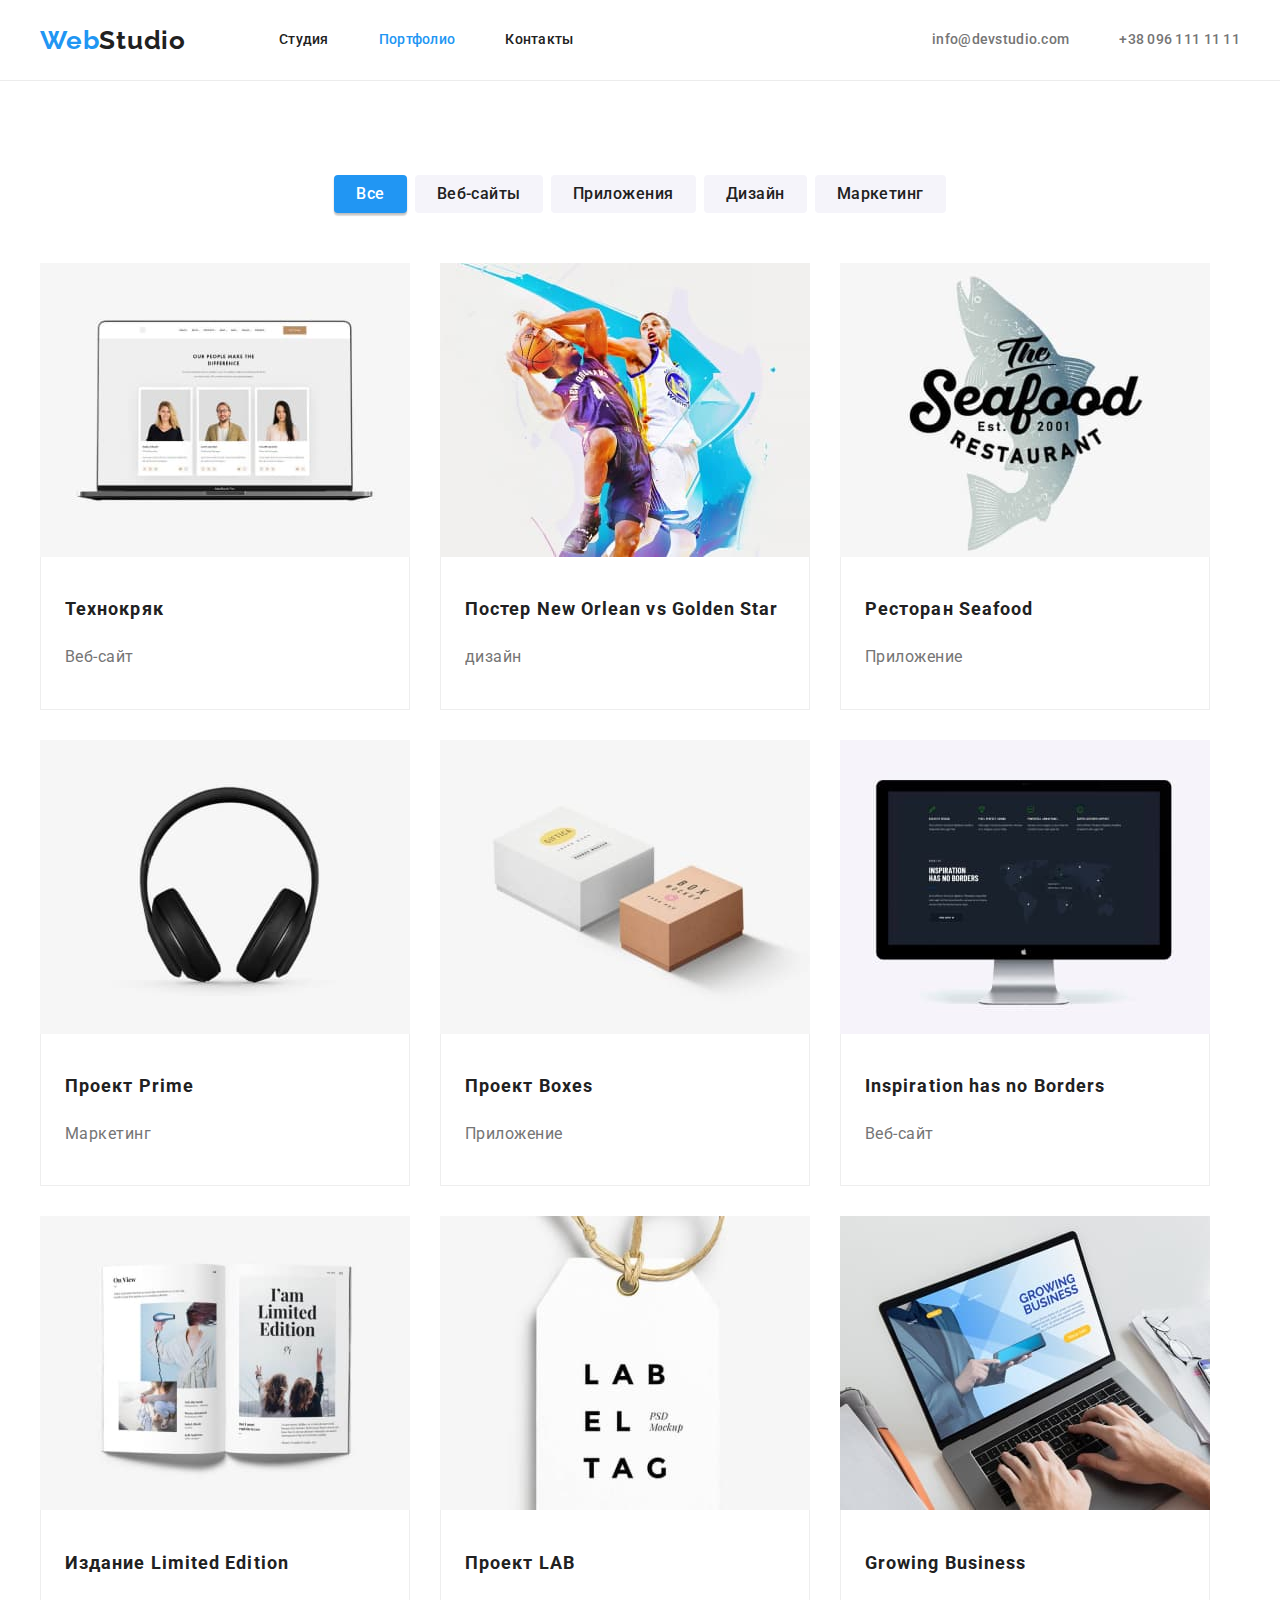
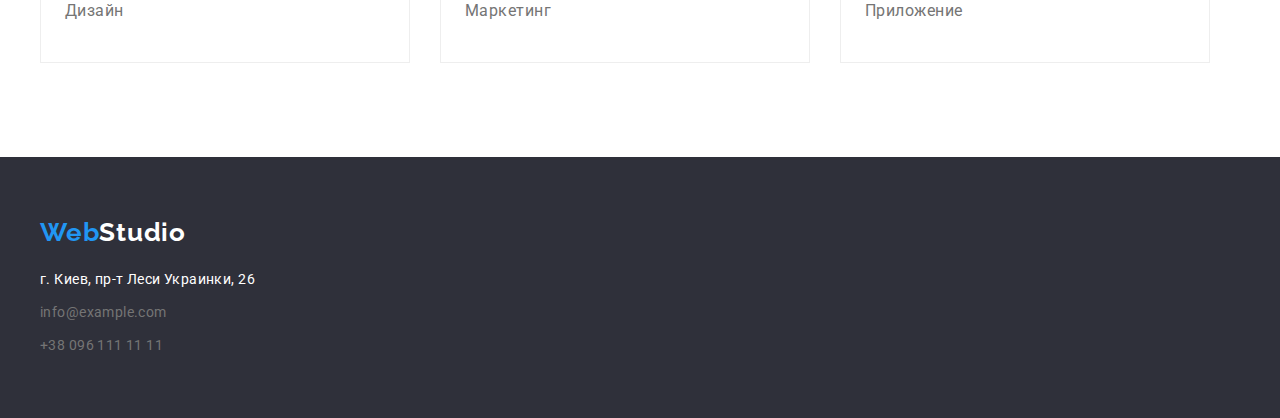
==== portfolio.html @ 50534002 "Initial commit" ====
<!DOCTYPE html>
<html lang="ru">
	<head>
		<meta charset="UTF-8" />
		<meta http-equiv="X-UA-Compatible" content="IE=edge" />
		<meta name="viewport" content="width=device-width, initial-scale=1.0" />
		<title>Document</title>
		<link rel="stylesheet" href="./css/styles.css" />
		<link rel="preconnect" href="https://fonts.googleapis.com" />
		<link rel="preconnect" href="https://fonts.gstatic.com" crossorigin />
		<link
			href="https://fonts.googleapis.com/css2?family=Raleway:wght@700&family=Roboto:wght@400;500;700;900&display=swap"
			rel="stylesheet"
		/>

		<link
			rel="stylesheet"
			href="https://cdnjs.cloudflare.com/ajax/libs/modern-normalize/0.6.0/modern-normalize.min.css"
		/>
		<link rel="stylesheet" href="./css/styles.css" />
	</head>
	<body>
		<header class="header">
			<div class="container header-main">
				<nav class="header-nav">
					<a href="./index.html" class="logo-link"
						><span class="logo-accent">Web</span>Studio
					</a>
					<!--разделы меню /  -->
					<ul class="header-menu list">
						<li class="header-menu-item item">
							<a href="./index.html" class="header-menu-link link">Студия</a>
						</li>
						<li class="header-menu-item item">
							<a href="./portfolio.html" class="header-menu-link link curent"
								>Портфолио</a
							>
						</li>
						<li class="header-menu-item item">
							<a href="/" class="header-menu-link link">Контакты</a>
						</li>
					</ul>
				</nav>

				<!-- адреса -->
				<ul class="contacts list">
					<li class="contacts-item">
						<a href="mailto:info@devstudio.com" class="contacts-link link">
							info@devstudio.com
						</a>
					</li>
					<li class="contacts-item link">
						<a href="tel:+380961111111" class="contacts-link"
							>+38 096 111 11 11</a
						>
					</li>
				</ul>
			</div>
		</header>

		<main>
			<section class="portfolio section">
				<div class="container">
					<!-- Фильтры -->
					<ul class="filter-list list">
						<li>
							<button type="button" class="portfolio-btn active-btn">
								Все
							</button>
						</li>
						<li>
							<button type="button" class="portfolio-btn">Веб-сайты</button>
						</li>
						<li>
							<button type="button" class="portfolio-btn">Приложения</button>
						</li>
						<li><button type="button" class="portfolio-btn">Дизайн</button></li>
						<li>
							<button type="button" class="portfolio-btn">Маркетинг</button>
						</li>
					</ul>
					<!-- карточки портфолио -->
					<ul class="portfolio-list list">
						<li class="portfolio-item">
							<img
								src="./images/portfolio/img.jpeg"
								alt="веб-сайт"
								width="370"
								height="294"
							/>
							<div class="border">
								<h2 class="portfolio-title">Технокряк</h2>
								<p class="portfolio-text">Веб-сайт</p>
							</div>
						</li>
						<li class="portfolio-item">
							<img
								src="./images/portfolio/img1.jpeg"
								alt="дизайн"
								width="370"
								height="294"
							/>
							<div class="border">
								<h2 class="portfolio-title">
									Постер New Orlean vs Golden Star
								</h2>
								<p class="portfolio-text">дизайн</p>
							</div>
						</li>
						<li class="portfolio-item">
							<img
								src="./images/portfolio/img2.jpeg"
								alt="Приложение"
								width="370"
								height="294"
							/>
							<div class="border">
								<h2 class="portfolio-title">Ресторан Seafood</h2>
								<p class="portfolio-text">Приложение</p>
							</div>
						</li>
						<li class="portfolio-item">
							<img src="./images/portfolio/img3.jpeg" alt="Маркетинг" />
							<div class="border">
								<h2 class="portfolio-title">Проект Prime</h2>
								<p class="portfolio-text">Маркетинг</p>
							</div>
						</li>
						<li class="portfolio-item">
							<img src="./images/portfolio/img4.jpeg" alt="Приложение" />
							<div class="border">
								<h2 class="portfolio-title">Проект Boxes</h2>
								<p class="portfolio-text">Приложение</p>
							</div>
						</li>
						<li class="portfolio-item">
							<img src="./images/portfolio/img5.jpeg" alt="Веб-сайт" />
							<div class="border">
								<h2 class="portfolio-title">Inspiration has no Borders</h2>
								<p class="portfolio-text">Веб-сайт</p>
							</div>
						</li>
						<li class="portfolio-item">
							<img src="./images/portfolio/img6.jpeg" alt="Дизайн" />
							<div class="border">
								<h2 class="portfolio-title">Издание Limited Edition</h2>
								<p class="portfolio-text">Дизайн</p>
							</div>
						</li>
						<li class="portfolio-item">
							<img src="./images/portfolio/img7.jpeg" alt="Маркетинг" />
							<div class="border">
								<h2 class="portfolio-title">Проект LAB</h2>
								<p class="portfolio-text">Маркетинг</p>
							</div>
						</li>
						<li class="portfolio-item">
							<img src="./images/portfolio/img8.jpeg" alt="Приложение" />
							<div class="border">
								<h2 class="portfolio-title">Growing Business</h2>
								<p class="portfolio-text">Приложение</p>
							</div>
						</li>
					</ul>
				</div>
			</section>
		</main>

		<!-- Footer -->
		<footer class="footer">
			<div class="container">
				<a href="./index.html" class="footer-logo-link">
					<span class="logo-accent">Web</span>Studio</a
				>
				<address class="footer-addres">
					<ul class="footer-list list">
						<li class="footer-list-item">
							<a
								href="https://bit.ly/3pXMvUd"
								target="_blank"
								rel="noopener noreferrer"
								class="footer-address"
								>г. Киев, пр-т Леси Украинки, 26
							</a>
						</li>
						<li class="footer-list-item">
							<a href="mailto:info@devstudio.com" class="footer-link link"
								>info@example.com
							</a>
						</li>
						<li class="footer-list-item">
							<a href="tel:+380961111111" class="footer-link link"
								>+38 096 111 11 11
							</a>
						</li>
					</ul>
				</address>
			</div>
		</footer>
	</body>
</html>
---- css/styles.css ----
/* font-family: 'Raleway',
sans-serif;

font-family: 'Roboto',
sans-serif; */

* {
	box-sizing: border-box;
}

*,
*::after,
*::before {
	box-sizing: inherit;
}
*/
/* Стили для обнуления верхних отступов у элементов */
h1,
h2,
h3,
h4,
h5,
h6,
p {
	margin: 0;
}

/* Класс для обнуления базовых свойств у списков (ul) */
.list {
	list-style: none;
	padding-left: 0;
	margin: 0;
}
/* Класс для обнуления базовых свойств у ссылок */
.link {
	text-decoration: none;
	color: inherit;
}
/* Свойства для корректного отображения картинок */
img {
	display: block;
	max-width: 100%;
	height: auto;
}
/* Свойства для обнуления курсива у address */
address {
	font-style: normal;
}

:root {
	--primary-background-color: #ffffff;
	--secondary-background-color: #f5f4fa;

	--accent-color: #2196f3;

	--title-color: #212121;
	--text-color: #757575;
}

.container {
	margin-left: auto;
	margin-right: auto;
	max-width: 1200px;
	padding-left: 15px;
	padding-right: 15px;
}

body {
	font-family: "Roboto", sans-serif;
	font-style: normal;
	margin: 0;
}

.section {
	padding: 94px 0;
}
/* Home page */

/* Header  */
.header {
	border-bottom: 1px solid #ececec;
}
.header-main {
	display: flex;
	align-items: center;
	justify-content: space-between;
}

.header-nav {
	display: flex;
	align-items: center;
}

.logo-link {
	color: var(--title-color);
	font-family: "Roboto", Arial, sans-serif;
	text-decoration: none;
}

.header-menu {
	display: flex;
	align-items: center;
	margin-left: 93px;
}

.header-menu-item:not(:last-child) {
	margin-right: 50px;
}

/* .header-menu .item + .item {
	margin-left: 50px;
} */

.contacts {
	display: flex;
	align-items: center;
	margin-left: auto;
}

.header-menu-link.curent {
	color: var(--accent-color);
}

/* .contacts .contacts-item + .contacts-item {
	margin-left: 50px;
} */

.contacts {
	gap: 50px;
}

.logo-link {
	font-family: "Raleway", sans-serif;
	font-weight: 700;
	font-size: 26px;
	line-height: 1.19;
	color: var(--title-color);
	letter-spacing: 0.03em;
	text-decoration: none;
}

.logo-accent {
	color: var(--accent-color);
}
.header-menu-link {
	display: block;
	padding-top: 32px;
	padding-bottom: 32px;
	color: var(--title-color);
	text-decoration: none;
	font-weight: 500;
	font-size: 14px;
	line-height: 1.14;
	letter-spacing: 0.02em;
	list-style: none;
}
.header-menu-link:hover {
	color: var(--accent-color);
}

.header-menu-link:focus {
	color: var(--accent-color);
}

.contacts-link {
	display: block;
	padding-top: 32px;
	padding-bottom: 32px;

	color: var(--text-color);
	text-decoration: none;

	font-weight: 500;
	font-size: 14px;
	line-height: 1.14;
	letter-spacing: 0.02em;
}

.contacts-link:hover,
.contacts-link:focus {
	color: var(--accent-color);
}

/* Hero section  */
.hero {
	padding: 200px 0;
	background-color: #2f303a;
	background-image: linear-gradient(
			to top,
			rgba(47, 48, 58, 0.4),
			rgba(47, 48, 58, 0.4)
		),
		url(../images/Img.jpg);
	max-width: 1600px;

	margin-left: auto;
	margin-right: auto;
	background-repeat: no-repeat;
	background-position: center;
	background-size: cover;
	object-fit: cover;
}

.hero-title {
	font-weight: 900;
	font-size: 44px;
	line-height: 1.36;
	text-align: center;
	letter-spacing: 0.06em;
	text-transform: uppercase;

	color: #ffffff;

	margin-bottom: 30px;
}

.hero-btn {
	margin-top: 30px;
	font-family: inherit;
	font-weight: 700;
	font-size: 16px;
	line-height: 1.87;

	letter-spacing: 0.06em;

	color: #ffffff;

	width: 200px;
	height: 50px;
	background-color: #2196f3;
	box-shadow: 0px 4px 4px rgba(0, 0, 0, 0.15);
	border-radius: 4px;

	margin: auto;
	display: block;
	border: none;

	cursor: pointer;
}

/* Advantages */

.advantages-list {
	display: flex;
	flex-wrap: wrap;
	/* background-color: teal; */
}
.advantages-item:not(:last-child) {
	margin-right: 30px;
}

/* .advantages-item {
	background-color: red;
} */
.visually-hidden {
	position: absolute;
	width: 1px;
	height: 1px;
	margin: -1px;
	border: 0;
	padding: 0;

	white-space: nowrap;
	clip-path: inset(100%);
	clip: rect(0 0 0 0);
	overflow: hidden;
}

.advantages-subtitle {
	font-weight: 700;
	font-size: 14px;
	line-height: 1.14;
	letter-spacing: 0.03em;
	color: var(--title-color);
	text-transform: uppercase;
}

.advantages-text {
	margin-top: 10px;
	font-size: 14px;
	line-height: 1.71;
	letter-spacing: 0.03em;

	color: var(--text-color);
	width: 270px;
	height: 75px;
}

.title {
	font-weight: 700;
	font-size: 36px;
	line-height: 1.16;
	text-align: center;
	letter-spacing: 0.03em;

	color: #212121;

	margin-bottom: 50px;
}

/* What we do  */

.wwd {
	padding-top: 0;
}

.wwd-list {
	display: flex;
	flex-wrap: wrap;
	/* margin-top: 50px; */
}

.wwd-item:not(:last-child) {
	margin-right: 30px;
}

/* Team */

.team {
	background-color: var(--secondary-background-color);
}

/* .team-box {
	/* margin-top: 94px;
	margin-bottom: 94px;
} */

.team-list {
	display: flex;
	flex-wrap: wrap;
}

.team-list-item {
	width: 270px;

	background: #ffffff;
	box-shadow: 0px 1px 3px rgba(0, 0, 0, 0.12), 0px 1px 1px rgba(0, 0, 0, 0.14),
		0px 2px 1px rgba(0, 0, 0, 0.2);
	border-radius: 0px 0px 4px 4px;
}

.team-list-item:not(:last-child) {
	margin-right: 30px;
}
.team-wrapper {
	padding: 30px 0;
}
.team-list-name {
	font-weight: 500;
	font-size: 16px;
	line-height: 1.19;
	text-align: center;
	letter-spacing: 0.03em;
	color: #212121;

	margin-bottom: 10px;
}

.team-list-job {
	font-weight: 400;
	font-size: 16px;
	line-height: 1.19;
	text-align: center;
	letter-spacing: 0.03em;
	color: #757575;
}

/* Footer  */

.footer {
	background-color: #2f303a;
	padding: 60px 0;
}

.footer-addres {
	font-family: "Roboto", sans-serif;
	font-style: normal;
	margin-top: 20px;
}
.footer-logo-link {
	text-decoration: none;
	font-family: "Raleway", sans-serif;
	font-weight: 700;
	font-size: 26px;
	line-height: 1.19;
	letter-spacing: 0.03em;
	color: var(--primary-background-color);
}

.footer-list a {
	font-size: 14px;
	line-height: 1.71;
	/* or 171% */

	letter-spacing: 0.03em;
	color: var(--text-color);
	text-decoration: none;
}

.footer-list .footer-address {
	color: var(--primary-background-color);
}

.footer-list a:hover {
	color: var(--accent-color);
}
.footer-list a:focus {
	color: var(--accent-color);
}

.footer-list-item:not(:last-child) {
	margin-bottom: 9px;
}

/* Portfolio page  */

.filter-list {
	display: flex;
	align-items: center;

	justify-content: center;

	gap: 8px;
}
.portfolio-btn {
	padding: 6px 22px;
	font-family: inherit;

	font-weight: 500;
	font-size: 16px;
	line-height: 1.6;
	letter-spacing: 0.03em;
	color: #212121;

	cursor: pointer;
	border: none;

	background-color: #f5f4fa;
	border-radius: 4px;
}

.portfolio-btn:hover,
.portfolio-btn:focus {
	background-color: var(--accent-color);
	color: #ffffff;
	box-shadow: 0px 3px 1px rgba(0, 0, 0, 0.1), 0px 1px 2px rgba(0, 0, 0, 0.08),
		0px 2px 2px rgba(0, 0, 0, 0.12);
}

.active-btn {
	background-color: var(--accent-color);
	color: #ffffff;
	box-shadow: 0px 3px 1px rgba(0, 0, 0, 0.1), 0px 1px 2px rgba(0, 0, 0, 0.08),
		0px 2px 2px rgba(0, 0, 0, 0.12);
}

/* КАРТОЧКИ ПОРТФОЛИО */
.filter-list {
	margin-bottom: 50px;
}

.portfolio-list {
	display: flex;
	flex-wrap: wrap;
	gap: 30px;
}
.portfolio-item {
	width: 370px;

	background: #ffffff;
}

.border {
	padding: 20px 24px;
	border-bottom: 1px solid #eeeeee;
	border-left: 1px solid #eeeeee;
	border-right: 1px solid #eeeeee;
}
.portfolio-title {
	font-weight: 700;
	font-size: 18px;
	line-height: 2;

	letter-spacing: 0.06em;

	color: #212121;
}

.portfolio-text {
	font-size: 16px;
	line-height: 1.88;

	letter-spacing: 0.03em;
	color: #757575;

	margin-top: 4px;
}
---- css/styles.css ----
/* font-family: 'Raleway',
sans-serif;

font-family: 'Roboto',
sans-serif; */

* {
	box-sizing: border-box;
}

*,
*::after,
*::before {
	box-sizing: inherit;
}
*/
/* Стили для обнуления верхних отступов у элементов */
h1,
h2,
h3,
h4,
h5,
h6,
p {
	margin: 0;
}

/* Класс для обнуления базовых свойств у списков (ul) */
.list {
	list-style: none;
	padding-left: 0;
	margin: 0;
}
/* Класс для обнуления базовых свойств у ссылок */
.link {
	text-decoration: none;
	color: inherit;
}
/* Свойства для корректного отображения картинок */
img {
	display: block;
	max-width: 100%;
	height: auto;
}
/* Свойства для обнуления курсива у address */
address {
	font-style: normal;
}

:root {
	--primary-background-color: #ffffff;
	--secondary-background-color: #f5f4fa;

	--accent-color: #2196f3;

	--title-color: #212121;
	--text-color: #757575;
}

.container {
	margin-left: auto;
	margin-right: auto;
	max-width: 1200px;
	padding-left: 15px;
	padding-right: 15px;
}

body {
	font-family: "Roboto", sans-serif;
	font-style: normal;
	margin: 0;
}

.section {
	padding: 94px 0;
}
/* Home page */

/* Header  */
.header {
	border-bottom: 1px solid #ececec;
}
.header-main {
	display: flex;
	align-items: center;
	justify-content: space-between;
}

.header-nav {
	display: flex;
	align-items: center;
}

.logo-link {
	color: var(--title-color);
	font-family: "Roboto", Arial, sans-serif;
	text-decoration: none;
}

.header-menu {
	display: flex;
	align-items: center;
	margin-left: 93px;
}

.header-menu-item:not(:last-child) {
	margin-right: 50px;
}

/* .header-menu .item + .item {
	margin-left: 50px;
} */

.contacts {
	display: flex;
	align-items: center;
	margin-left: auto;
}

.header-menu-link.curent {
	color: var(--accent-color);
}

/* .contacts .contacts-item + .contacts-item {
	margin-left: 50px;
} */

.contacts {
	gap: 50px;
}

.logo-link {
	font-family: "Raleway", sans-serif;
	font-weight: 700;
	font-size: 26px;
	line-height: 1.19;
	color: var(--title-color);
	letter-spacing: 0.03em;
	text-decoration: none;
}

.logo-accent {
	color: var(--accent-color);
}
.header-menu-link {
	display: block;
	padding-top: 32px;
	padding-bottom: 32px;
	color: var(--title-color);
	text-decoration: none;
	font-weight: 500;
	font-size: 14px;
	line-height: 1.14;
	letter-spacing: 0.02em;
	list-style: none;
}
.header-menu-link:hover {
	color: var(--accent-color);
}

.header-menu-link:focus {
	color: var(--accent-color);
}

.contacts-link {
	display: block;
	padding-top: 32px;
	padding-bottom: 32px;

	color: var(--text-color);
	text-decoration: none;

	font-weight: 500;
	font-size: 14px;
	line-height: 1.14;
	letter-spacing: 0.02em;
}

.contacts-link:hover,
.contacts-link:focus {
	color: var(--accent-color);
}

/* Hero section  */
.hero {
	padding: 200px 0;
	background-color: #2f303a;
	background-image: linear-gradient(
			to top,
			rgba(47, 48, 58, 0.4),
			rgba(47, 48, 58, 0.4)
		),
		url(../images/Img.jpg);
	max-width: 1600px;

	margin-left: auto;
	margin-right: auto;
	background-repeat: no-repeat;
	background-position: center;
	background-size: cover;
	object-fit: cover;
}

.hero-title {
	font-weight: 900;
	font-size: 44px;
	line-height: 1.36;
	text-align: center;
	letter-spacing: 0.06em;
	text-transform: uppercase;

	color: #ffffff;

	margin-bottom: 30px;
}

.hero-btn {
	margin-top: 30px;
	font-family: inherit;
	font-weight: 700;
	font-size: 16px;
	line-height: 1.87;

	letter-spacing: 0.06em;

	color: #ffffff;

	width: 200px;
	height: 50px;
	background-color: #2196f3;
	box-shadow: 0px 4px 4px rgba(0, 0, 0, 0.15);
	border-radius: 4px;

	margin: auto;
	display: block;
	border: none;

	cursor: pointer;
}

/* Advantages */

.advantages-list {
	display: flex;
	flex-wrap: wrap;
	/* background-color: teal; */
}
.advantages-item:not(:last-child) {
	margin-right: 30px;
}

/* .advantages-item {
	background-color: red;
} */
.visually-hidden {
	position: absolute;
	width: 1px;
	height: 1px;
	margin: -1px;
	border: 0;
	padding: 0;

	white-space: nowrap;
	clip-path: inset(100%);
	clip: rect(0 0 0 0);
	overflow: hidden;
}

.advantages-subtitle {
	font-weight: 700;
	font-size: 14px;
	line-height: 1.14;
	letter-spacing: 0.03em;
	color: var(--title-color);
	text-transform: uppercase;
}

.advantages-text {
	margin-top: 10px;
	font-size: 14px;
	line-height: 1.71;
	letter-spacing: 0.03em;

	color: var(--text-color);
	width: 270px;
	height: 75px;
}

.title {
	font-weight: 700;
	font-size: 36px;
	line-height: 1.16;
	text-align: center;
	letter-spacing: 0.03em;

	color: #212121;

	margin-bottom: 50px;
}

/* What we do  */

.wwd {
	padding-top: 0;
}

.wwd-list {
	display: flex;
	flex-wrap: wrap;
	/* margin-top: 50px; */
}

.wwd-item:not(:last-child) {
	margin-right: 30px;
}

/* Team */

.team {
	background-color: var(--secondary-background-color);
}

/* .team-box {
	/* margin-top: 94px;
	margin-bottom: 94px;
} */

.team-list {
	display: flex;
	flex-wrap: wrap;
}

.team-list-item {
	width: 270px;

	background: #ffffff;
	box-shadow: 0px 1px 3px rgba(0, 0, 0, 0.12), 0px 1px 1px rgba(0, 0, 0, 0.14),
		0px 2px 1px rgba(0, 0, 0, 0.2);
	border-radius: 0px 0px 4px 4px;
}

.team-list-item:not(:last-child) {
	margin-right: 30px;
}
.team-wrapper {
	padding: 30px 0;
}
.team-list-name {
	font-weight: 500;
	font-size: 16px;
	line-height: 1.19;
	text-align: center;
	letter-spacing: 0.03em;
	color: #212121;

	margin-bottom: 10px;
}

.team-list-job {
	font-weight: 400;
	font-size: 16px;
	line-height: 1.19;
	text-align: center;
	letter-spacing: 0.03em;
	color: #757575;
}

/* Footer  */

.footer {
	background-color: #2f303a;
	padding: 60px 0;
}

.footer-addres {
	font-family: "Roboto", sans-serif;
	font-style: normal;
	margin-top: 20px;
}
.footer-logo-link {
	text-decoration: none;
	font-family: "Raleway", sans-serif;
	font-weight: 700;
	font-size: 26px;
	line-height: 1.19;
	letter-spacing: 0.03em;
	color: var(--primary-background-color);
}

.footer-list a {
	font-size: 14px;
	line-height: 1.71;
	/* or 171% */

	letter-spacing: 0.03em;
	color: var(--text-color);
	text-decoration: none;
}

.footer-list .footer-address {
	color: var(--primary-background-color);
}

.footer-list a:hover {
	color: var(--accent-color);
}
.footer-list a:focus {
	color: var(--accent-color);
}

.footer-list-item:not(:last-child) {
	margin-bottom: 9px;
}

/* Portfolio page  */

.filter-list {
	display: flex;
	align-items: center;

	justify-content: center;

	gap: 8px;
}
.portfolio-btn {
	padding: 6px 22px;
	font-family: inherit;

	font-weight: 500;
	font-size: 16px;
	line-height: 1.6;
	letter-spacing: 0.03em;
	color: #212121;

	cursor: pointer;
	border: none;

	background-color: #f5f4fa;
	border-radius: 4px;
}

.portfolio-btn:hover,
.portfolio-btn:focus {
	background-color: var(--accent-color);
	color: #ffffff;
	box-shadow: 0px 3px 1px rgba(0, 0, 0, 0.1), 0px 1px 2px rgba(0, 0, 0, 0.08),
		0px 2px 2px rgba(0, 0, 0, 0.12);
}

.active-btn {
	background-color: var(--accent-color);
	color: #ffffff;
	box-shadow: 0px 3px 1px rgba(0, 0, 0, 0.1), 0px 1px 2px rgba(0, 0, 0, 0.08),
		0px 2px 2px rgba(0, 0, 0, 0.12);
}

/* КАРТОЧКИ ПОРТФОЛИО */
.filter-list {
	margin-bottom: 50px;
}

.portfolio-list {
	display: flex;
	flex-wrap: wrap;
	gap: 30px;
}
.portfolio-item {
	width: 370px;

	background: #ffffff;
}

.border {
	padding: 20px 24px;
	border-bottom: 1px solid #eeeeee;
	border-left: 1px solid #eeeeee;
	border-right: 1px solid #eeeeee;
}
.portfolio-title {
	font-weight: 700;
	font-size: 18px;
	line-height: 2;

	letter-spacing: 0.06em;

	color: #212121;
}

.portfolio-text {
	font-size: 16px;
	line-height: 1.88;

	letter-spacing: 0.03em;
	color: #757575;

	margin-top: 4px;
}
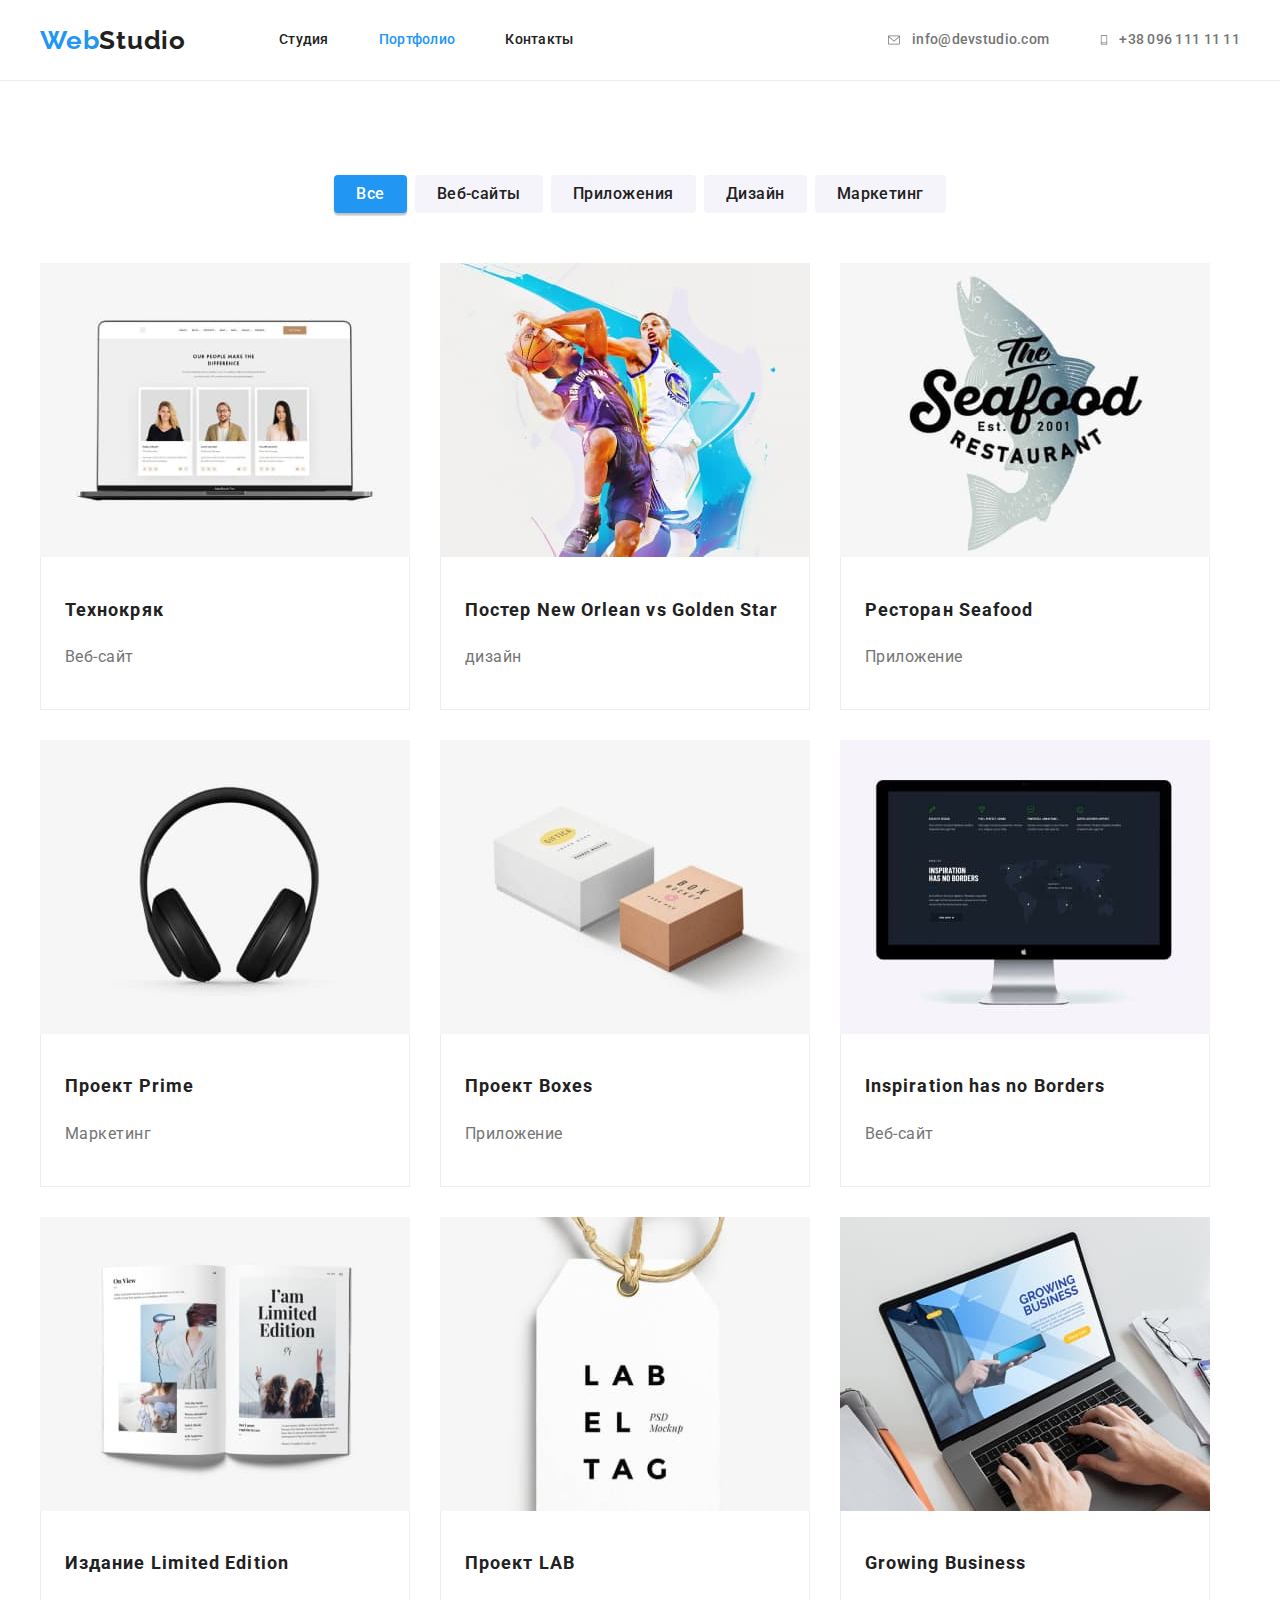
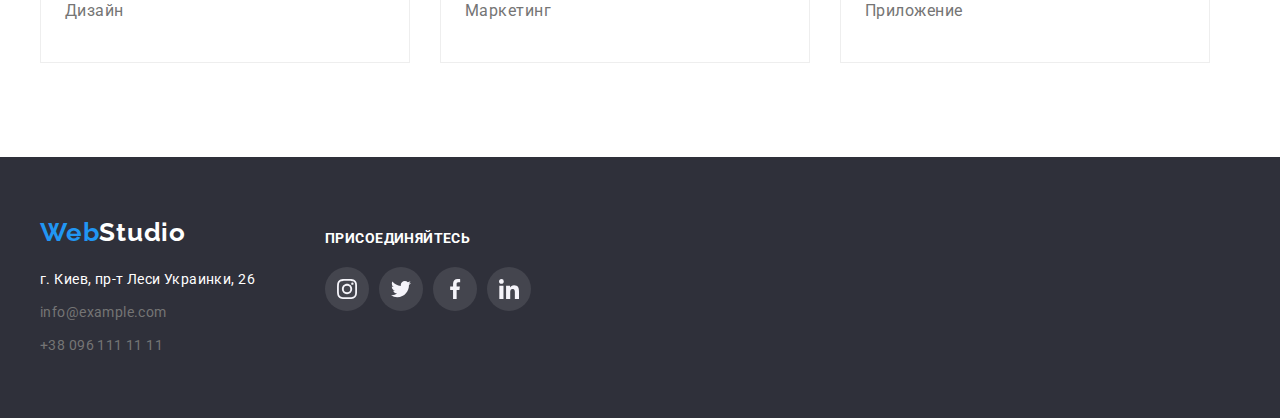
==== commit 578d2222: "footer" ====
--- a/portfolio.html
+++ b/portfolio.html
@@ -32,7 +32,7 @@
 							<a href="./index.html" class="header-menu-link link">Студия</a>
 						</li>
 						<li class="header-menu-item item">
-							<a href="./portfolio.html" class="header-menu-link link curent"
+							<a href="./portfolio.html" class="header-menu-link curent link"
 								>Портфолио</a
 							>
 						</li>
@@ -46,11 +46,26 @@
 				<ul class="contacts list">
 					<li class="contacts-item">
 						<a href="mailto:info@devstudio.com" class="contacts-link link">
+							<svg
+								class="contacts-icon envelope"
+								aria-hidden="true"
+								width="16px"
+								height="12px"
+							>
+								<use href="./images/symbol-new.svg#icon-envelope"></use>
+							</svg>
 							info@devstudio.com
 						</a>
 					</li>
 					<li class="contacts-item link">
-						<a href="tel:+380961111111" class="contacts-link"
+						<a href="tel:+380961111111" class="contacts-link">
+							<svg
+								class="contacts-icon smartphone"
+								aria-hidden="true"
+								width="10px"
+								height="16px"
+							>
+								<use href="./images/symbol-new.svg#icon-smartphone"></use></svg
 							>+38 096 111 11 11</a
 						>
 					</li>
@@ -168,33 +183,73 @@
 
 		<!-- Footer -->
 		<footer class="footer">
-			<div class="container">
-				<a href="./index.html" class="footer-logo-link">
-					<span class="logo-accent">Web</span>Studio</a
-				>
-				<address class="footer-addres">
-					<ul class="footer-list list">
-						<li class="footer-list-item">
-							<a
-								href="https://bit.ly/3pXMvUd"
-								target="_blank"
-								rel="noopener noreferrer"
-								class="footer-address"
-								>г. Киев, пр-т Леси Украинки, 26
-							</a>
-						</li>
-						<li class="footer-list-item">
-							<a href="mailto:info@devstudio.com" class="footer-link link"
-								>info@example.com
-							</a>
-						</li>
-						<li class="footer-list-item">
-							<a href="tel:+380961111111" class="footer-link link"
-								>+38 096 111 11 11
-							</a>
-						</li>
-					</ul>
-				</address>
+			<div class="footer-container container">
+				<div class="footer-contacts">
+					<a href="./index.html" class="footer-logo-link">
+						<span class="logo-accent">Web</span>Studio</a
+					>
+					<div class="logo-area"></div>
+					<address class="footer-addres">
+						<ul class="footer-list list">
+							<li class="footer-list-item">
+								<a
+									href="https://bit.ly/3pXMvUd"
+									target="_blank"
+									rel="noopener noreferrer"
+									class="footer-address"
+									>г. Киев, пр-т Леси Украинки, 26
+								</a>
+							</li>
+							<li class="footer-list-item">
+								<a href="mailto:info@devstudio.com" class="footer-link link"
+									>info@example.com
+								</a>
+							</li>
+							<li class="footer-list-item">
+								<a href="tel:+380961111111" class="footer-link link"
+									>+38 096 111 11 11
+								</a>
+							</li>
+						</ul>
+					</address>
+				</div>
+
+				<div class="join">
+					<p class="join-title">ПРИСОЕДИНЯЙТЕСЬ</p>
+					<ul class="join-list">
+						<li class="join-item">
+							<a href="#" class="join-link">
+								<svg class="join-icon" width="20px" height="20px">
+									<use href="./images/symbol-new.svg#icon-instagram"></use>
+								</svg>
+							</a>
+						</li>
+
+						<li class="join-item">
+							<a href="#" class="join-link">
+								<svg class="join-icon" width="20px" height="20px">
+									<use href="./images/symbol-new.svg#icon-twitter"></use>
+								</svg>
+							</a>
+						</li>
+
+						<li class="join-item">
+							<a href="#" class="join-link">
+								<svg class="join-icon" width="20px" height="20px">
+									<use href="./images/symbol-new.svg#icon-facebook"></use>
+								</svg>
+							</a>
+						</li>
+
+						<li class="join-item">
+							<a href="#" class="join-link">
+								<svg class="join-icon" width="20px" height="20px">
+									<use href="./images/symbol-new.svg#icon-linkedin"></use>
+								</svg>
+							</a>
+						</li>
+					</ul>
+				</div>
 			</div>
 		</footer>
 	</body>
--- a/css/styles.css
+++ b/css/styles.css
@@ -163,7 +163,8 @@
 }
 
 .contacts-link {
-	display: block;
+	display: flex;
+	align-items: center;
 	padding-top: 32px;
 	padding-bottom: 32px;
 
@@ -174,11 +175,24 @@
 	font-size: 14px;
 	line-height: 1.14;
 	letter-spacing: 0.02em;
+	column-gap: 10px;
 }
 
 .contacts-link:hover,
 .contacts-link:focus {
 	color: var(--accent-color);
+	fill: var(--accent-color);
+}
+
+.contacts-icon {
+	margin: 0;
+	padding: 0;
+
+	fill: var(--text-color);
+}
+.contacts-link:hover .contacts-icon,
+.contacts-link:focus .contacts-icon {
+	fill: var(--accent-color);
 }
 
 /* Hero section  */
@@ -190,7 +204,7 @@
 			rgba(47, 48, 58, 0.4),
 			rgba(47, 48, 58, 0.4)
 		),
-		url(../images/Img.jpg);
+		url(../images/Img.jpeg);
 	max-width: 1600px;
 
 	margin-left: auto;
@@ -249,6 +263,10 @@
 	margin-right: 30px;
 }
 
+.advantages-icon {
+	background-color: #f5f4fa;
+	padding: 25px 100px;
+}
 /* .advantages-item {
 	background-color: red;
 } */
@@ -365,13 +383,82 @@
 	color: #757575;
 }
 
+.social {
+	margin: 0;
+	padding: 0;
+	list-style: none;
+	display: flex;
+	justify-content: center;
+	column-gap: 10px;
+}
+.social-icon {
+	fill: var(--text-color);
+}
+
+.social-link {
+	display: flex;
+	justify-content: center;
+	align-items: center;
+	width: 44px;
+	height: 44px;
+	border-radius: 100%;
+}
+.social-link:hover,
+.social-link:focus {
+	background-color: #2196f3;
+	border-radius: 50%;
+}
+.social-link:hover .social-icon,
+.social-link:focus .social-icon {
+	fill: var(--primary-background-color);
+}
+/* Clients  */
+
+.clints-list {
+	display: flex;
+	justify-content: center;
+	margin: 0;
+	padding: 0;
+	column-gap: 30px;
+	list-style: none;
+}
+.clients-item {
+	border: 1px solid #afb1b8;
+	border-radius: 4px;
+}
+
+.clients-icon {
+	padding: 16px 32px;
+}
+
+.clients-link {
+	display: flex;
+	justify-content: center;
+	align-items: center;
+}
+.clients-icon {
+	fill: #afb1b8;
+}
+.clients-icon:hover,
+.clients-icon:focus {
+	fill: var(--accent-color);
+}
+
+.clients-item:hover,
+.clients-item:focus {
+	border-color: var(--accent-color);
+}
 /* Footer  */
 
 .footer {
 	background-color: #2f303a;
 	padding: 60px 0;
 }
-
+.footer-container {
+	display: flex;
+
+	column-gap: 70px;
+}
 .footer-addres {
 	font-family: "Roboto", sans-serif;
 	font-style: normal;
@@ -412,6 +499,51 @@
 	margin-bottom: 9px;
 }
 
+/* присоединяйтесь  */
+.join-title {
+	font-weight: 700;
+	font-size: 14px;
+	line-height: 1.14;
+	letter-spacing: 0.03em;
+	text-transform: uppercase;
+
+	color: #ffffff;
+	margin-bottom: 20px;
+}
+.footer-container {
+	max-width: 1200px;
+}
+.join {
+	display: block;
+}
+
+.join-list {
+	display: flex;
+	list-style: none;
+	margin: 0;
+	padding: 0;
+	gap: 10px;
+}
+
+.join-link {
+	display: flex;
+	justify-content: center;
+	align-items: center;
+	width: 44px;
+	height: 44px;
+	border-radius: 100%;
+	background-color: rgba(255, 255, 255, 0.1);
+}
+
+.join-icon {
+	fill: var(--secondary-background-color);
+}
+
+.join-link:hover,
+.join-link:focus {
+	background-color: var(--accent-color);
+}
+
 /* Portfolio page  */
 
 .filter-list {
@@ -468,6 +600,13 @@
 	width: 370px;
 
 	background: #ffffff;
+	cursor: pointer;
+}
+
+.portfolio-item:hover,
+.portfolio-item:focus {
+	box-shadow: 0px 1px 1px rgba(0, 0, 0, 0.12), 0px 4px 4px rgba(0, 0, 0, 0.06),
+		1px 4px 6px rgba(0, 0, 0, 0.16);
 }
 
 .border {
--- a/css/styles.css
+++ b/css/styles.css
@@ -163,7 +163,8 @@
 }
 
 .contacts-link {
-	display: block;
+	display: flex;
+	align-items: center;
 	padding-top: 32px;
 	padding-bottom: 32px;
 
@@ -174,11 +175,24 @@
 	font-size: 14px;
 	line-height: 1.14;
 	letter-spacing: 0.02em;
+	column-gap: 10px;
 }
 
 .contacts-link:hover,
 .contacts-link:focus {
 	color: var(--accent-color);
+	fill: var(--accent-color);
+}
+
+.contacts-icon {
+	margin: 0;
+	padding: 0;
+
+	fill: var(--text-color);
+}
+.contacts-link:hover .contacts-icon,
+.contacts-link:focus .contacts-icon {
+	fill: var(--accent-color);
 }
 
 /* Hero section  */
@@ -190,7 +204,7 @@
 			rgba(47, 48, 58, 0.4),
 			rgba(47, 48, 58, 0.4)
 		),
-		url(../images/Img.jpg);
+		url(../images/Img.jpeg);
 	max-width: 1600px;
 
 	margin-left: auto;
@@ -249,6 +263,10 @@
 	margin-right: 30px;
 }
 
+.advantages-icon {
+	background-color: #f5f4fa;
+	padding: 25px 100px;
+}
 /* .advantages-item {
 	background-color: red;
 } */
@@ -365,13 +383,82 @@
 	color: #757575;
 }
 
+.social {
+	margin: 0;
+	padding: 0;
+	list-style: none;
+	display: flex;
+	justify-content: center;
+	column-gap: 10px;
+}
+.social-icon {
+	fill: var(--text-color);
+}
+
+.social-link {
+	display: flex;
+	justify-content: center;
+	align-items: center;
+	width: 44px;
+	height: 44px;
+	border-radius: 100%;
+}
+.social-link:hover,
+.social-link:focus {
+	background-color: #2196f3;
+	border-radius: 50%;
+}
+.social-link:hover .social-icon,
+.social-link:focus .social-icon {
+	fill: var(--primary-background-color);
+}
+/* Clients  */
+
+.clints-list {
+	display: flex;
+	justify-content: center;
+	margin: 0;
+	padding: 0;
+	column-gap: 30px;
+	list-style: none;
+}
+.clients-item {
+	border: 1px solid #afb1b8;
+	border-radius: 4px;
+}
+
+.clients-icon {
+	padding: 16px 32px;
+}
+
+.clients-link {
+	display: flex;
+	justify-content: center;
+	align-items: center;
+}
+.clients-icon {
+	fill: #afb1b8;
+}
+.clients-icon:hover,
+.clients-icon:focus {
+	fill: var(--accent-color);
+}
+
+.clients-item:hover,
+.clients-item:focus {
+	border-color: var(--accent-color);
+}
 /* Footer  */
 
 .footer {
 	background-color: #2f303a;
 	padding: 60px 0;
 }
-
+.footer-container {
+	display: flex;
+
+	column-gap: 70px;
+}
 .footer-addres {
 	font-family: "Roboto", sans-serif;
 	font-style: normal;
@@ -412,6 +499,51 @@
 	margin-bottom: 9px;
 }
 
+/* присоединяйтесь  */
+.join-title {
+	font-weight: 700;
+	font-size: 14px;
+	line-height: 1.14;
+	letter-spacing: 0.03em;
+	text-transform: uppercase;
+
+	color: #ffffff;
+	margin-bottom: 20px;
+}
+.footer-container {
+	max-width: 1200px;
+}
+.join {
+	display: block;
+}
+
+.join-list {
+	display: flex;
+	list-style: none;
+	margin: 0;
+	padding: 0;
+	gap: 10px;
+}
+
+.join-link {
+	display: flex;
+	justify-content: center;
+	align-items: center;
+	width: 44px;
+	height: 44px;
+	border-radius: 100%;
+	background-color: rgba(255, 255, 255, 0.1);
+}
+
+.join-icon {
+	fill: var(--secondary-background-color);
+}
+
+.join-link:hover,
+.join-link:focus {
+	background-color: var(--accent-color);
+}
+
 /* Portfolio page  */
 
 .filter-list {
@@ -468,6 +600,13 @@
 	width: 370px;
 
 	background: #ffffff;
+	cursor: pointer;
+}
+
+.portfolio-item:hover,
+.portfolio-item:focus {
+	box-shadow: 0px 1px 1px rgba(0, 0, 0, 0.12), 0px 4px 4px rgba(0, 0, 0, 0.06),
+		1px 4px 6px rgba(0, 0, 0, 0.16);
 }
 
 .border {
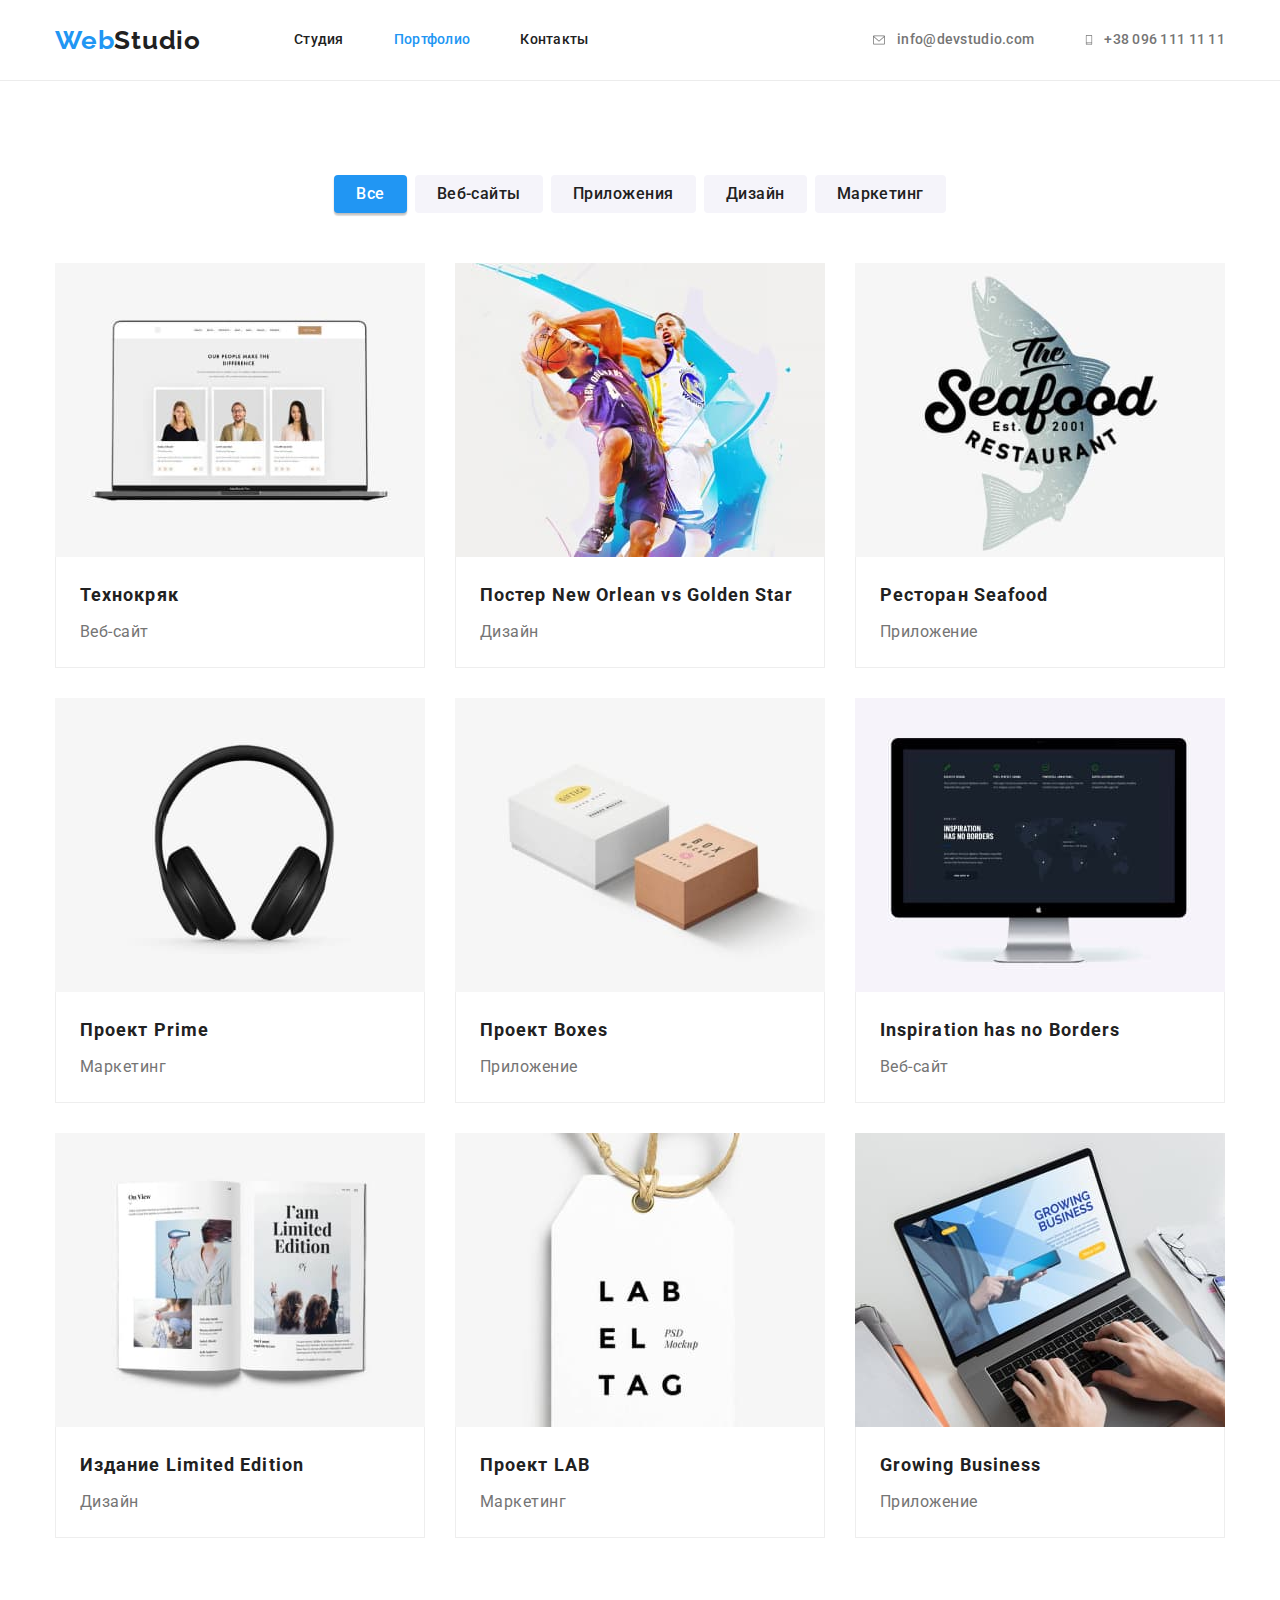
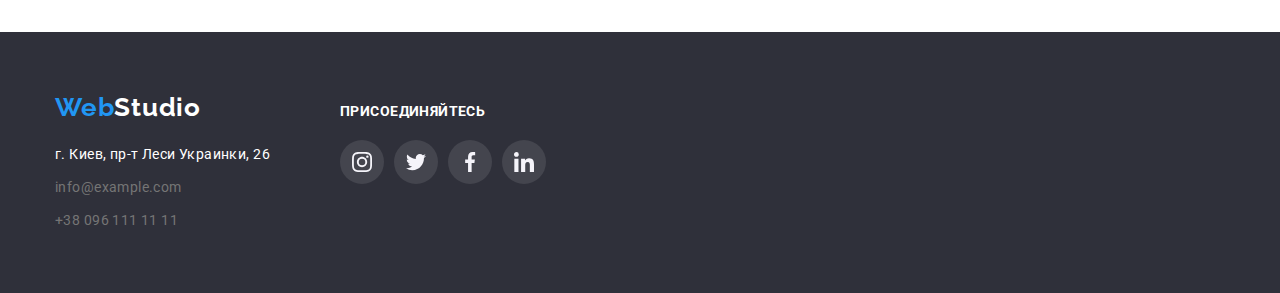
==== commit e63f00d6: "fix" ====
--- a/portfolio.html
+++ b/portfolio.html
@@ -119,7 +119,7 @@
 								<h2 class="portfolio-title">
 									Постер New Orlean vs Golden Star
 								</h2>
-								<p class="portfolio-text">дизайн</p>
+								<p class="portfolio-text">Дизайн</p>
 							</div>
 						</li>
 						<li class="portfolio-item">
--- a/css/styles.css
+++ b/css/styles.css
@@ -1,19 +1,23 @@
+:root {
+	--primary-background-color: #ffffff;
+	--secondary-background-color: #f5f4fa;
+
+	--accent-color: #2196f3;
+
+	--title-color: #212121;
+	--text-color: #757575;
+}
+
+body {
+	font-family: "Roboto", sans-serif;
+}
+
 /* font-family: 'Raleway',
 sans-serif;
 
 font-family: 'Roboto',
 sans-serif; */
 
-* {
-	box-sizing: border-box;
-}
-
-*,
-*::after,
-*::before {
-	box-sizing: inherit;
-}
-*/
 /* Стили для обнуления верхних отступов у элементов */
 h1,
 h2,
@@ -47,28 +51,12 @@
 	font-style: normal;
 }
 
-:root {
-	--primary-background-color: #ffffff;
-	--secondary-background-color: #f5f4fa;
-
-	--accent-color: #2196f3;
-
-	--title-color: #212121;
-	--text-color: #757575;
-}
-
 .container {
 	margin-left: auto;
 	margin-right: auto;
 	max-width: 1200px;
 	padding-left: 15px;
 	padding-right: 15px;
-}
-
-body {
-	font-family: "Roboto", sans-serif;
-	font-style: normal;
-	margin: 0;
 }
 
 .section {
@@ -154,10 +142,7 @@
 	letter-spacing: 0.02em;
 	list-style: none;
 }
-.header-menu-link:hover {
-	color: var(--accent-color);
-}
-
+.header-menu-link:hover,
 .header-menu-link:focus {
 	color: var(--accent-color);
 }
@@ -204,7 +189,7 @@
 			rgba(47, 48, 58, 0.4),
 			rgba(47, 48, 58, 0.4)
 		),
-		url(../images/Img.jpeg);
+		url(../images/hero.jpeg);
 	max-width: 1600px;
 
 	margin-left: auto;
@@ -253,6 +238,16 @@
 }
 
 /* Advantages */
+.advantages-wrapper {
+	display: flex;
+	align-items: center;
+	justify-content: center;
+	background: #f5f4fa;
+	border-radius: 4px;
+	width: 270px;
+	height: 120px;
+	margin-bottom: 30px;
+}
 
 .advantages-list {
 	display: flex;
@@ -263,13 +258,6 @@
 	margin-right: 30px;
 }
 
-.advantages-icon {
-	background-color: #f5f4fa;
-	padding: 25px 100px;
-}
-/* .advantages-item {
-	background-color: red;
-} */
 .visually-hidden {
 	position: absolute;
 	width: 1px;
@@ -381,18 +369,16 @@
 	text-align: center;
 	letter-spacing: 0.03em;
 	color: #757575;
+	margin-bottom: 16px;
 }
 
 .social {
-	margin: 0;
-	padding: 0;
-	list-style: none;
 	display: flex;
 	justify-content: center;
 	column-gap: 10px;
 }
 .social-icon {
-	fill: var(--text-color);
+	fill: #afb1b8;
 }
 
 .social-link {
@@ -401,12 +387,11 @@
 	align-items: center;
 	width: 44px;
 	height: 44px;
-	border-radius: 100%;
+	border-radius: 50%;
 }
 .social-link:hover,
 .social-link:focus {
 	background-color: #2196f3;
-	border-radius: 50%;
 }
 .social-link:hover .social-icon,
 .social-link:focus .social-icon {
@@ -422,30 +407,27 @@
 	column-gap: 30px;
 	list-style: none;
 }
-.clients-item {
+
+.clients-link {
+	display: flex;
+	justify-content: center;
+	align-items: center;
 	border: 1px solid #afb1b8;
 	border-radius: 4px;
-}
-
-.clients-icon {
-	padding: 16px 32px;
-}
-
-.clients-link {
-	display: flex;
-	justify-content: center;
-	align-items: center;
+	width: 170px;
+	height: 92px;
 }
 .clients-icon {
 	fill: #afb1b8;
 }
-.clients-icon:hover,
-.clients-icon:focus {
+.clients-link:hover .clients-icon,
+.clients-link:focus .clients-icon {
 	fill: var(--accent-color);
-}
-
-.clients-item:hover,
-.clients-item:focus {
+	border-color: var(--accent-color);
+}
+
+.clients-link:hover,
+.clients-link:focus {
 	border-color: var(--accent-color);
 }
 /* Footer  */
@@ -456,7 +438,7 @@
 }
 .footer-container {
 	display: flex;
-
+	align-items: baseline;
 	column-gap: 70px;
 }
 .footer-addres {
@@ -488,9 +470,7 @@
 	color: var(--primary-background-color);
 }
 
-.footer-list a:hover {
-	color: var(--accent-color);
-}
+.footer-list a:hover,
 .footer-list a:focus {
 	color: var(--accent-color);
 }
@@ -510,9 +490,7 @@
 	color: #ffffff;
 	margin-bottom: 20px;
 }
-.footer-container {
-	max-width: 1200px;
-}
+
 .join {
 	display: block;
 }
@@ -603,8 +581,7 @@
 	cursor: pointer;
 }
 
-.portfolio-item:hover,
-.portfolio-item:focus {
+.portfolio-item:hover {
 	box-shadow: 0px 1px 1px rgba(0, 0, 0, 0.12), 0px 4px 4px rgba(0, 0, 0, 0.06),
 		1px 4px 6px rgba(0, 0, 0, 0.16);
 }
--- a/css/styles.css
+++ b/css/styles.css
@@ -1,19 +1,23 @@
+:root {
+	--primary-background-color: #ffffff;
+	--secondary-background-color: #f5f4fa;
+
+	--accent-color: #2196f3;
+
+	--title-color: #212121;
+	--text-color: #757575;
+}
+
+body {
+	font-family: "Roboto", sans-serif;
+}
+
 /* font-family: 'Raleway',
 sans-serif;
 
 font-family: 'Roboto',
 sans-serif; */
 
-* {
-	box-sizing: border-box;
-}
-
-*,
-*::after,
-*::before {
-	box-sizing: inherit;
-}
-*/
 /* Стили для обнуления верхних отступов у элементов */
 h1,
 h2,
@@ -47,28 +51,12 @@
 	font-style: normal;
 }
 
-:root {
-	--primary-background-color: #ffffff;
-	--secondary-background-color: #f5f4fa;
-
-	--accent-color: #2196f3;
-
-	--title-color: #212121;
-	--text-color: #757575;
-}
-
 .container {
 	margin-left: auto;
 	margin-right: auto;
 	max-width: 1200px;
 	padding-left: 15px;
 	padding-right: 15px;
-}
-
-body {
-	font-family: "Roboto", sans-serif;
-	font-style: normal;
-	margin: 0;
 }
 
 .section {
@@ -154,10 +142,7 @@
 	letter-spacing: 0.02em;
 	list-style: none;
 }
-.header-menu-link:hover {
-	color: var(--accent-color);
-}
-
+.header-menu-link:hover,
 .header-menu-link:focus {
 	color: var(--accent-color);
 }
@@ -204,7 +189,7 @@
 			rgba(47, 48, 58, 0.4),
 			rgba(47, 48, 58, 0.4)
 		),
-		url(../images/Img.jpeg);
+		url(../images/hero.jpeg);
 	max-width: 1600px;
 
 	margin-left: auto;
@@ -253,6 +238,16 @@
 }
 
 /* Advantages */
+.advantages-wrapper {
+	display: flex;
+	align-items: center;
+	justify-content: center;
+	background: #f5f4fa;
+	border-radius: 4px;
+	width: 270px;
+	height: 120px;
+	margin-bottom: 30px;
+}
 
 .advantages-list {
 	display: flex;
@@ -263,13 +258,6 @@
 	margin-right: 30px;
 }
 
-.advantages-icon {
-	background-color: #f5f4fa;
-	padding: 25px 100px;
-}
-/* .advantages-item {
-	background-color: red;
-} */
 .visually-hidden {
 	position: absolute;
 	width: 1px;
@@ -381,18 +369,16 @@
 	text-align: center;
 	letter-spacing: 0.03em;
 	color: #757575;
+	margin-bottom: 16px;
 }
 
 .social {
-	margin: 0;
-	padding: 0;
-	list-style: none;
 	display: flex;
 	justify-content: center;
 	column-gap: 10px;
 }
 .social-icon {
-	fill: var(--text-color);
+	fill: #afb1b8;
 }
 
 .social-link {
@@ -401,12 +387,11 @@
 	align-items: center;
 	width: 44px;
 	height: 44px;
-	border-radius: 100%;
+	border-radius: 50%;
 }
 .social-link:hover,
 .social-link:focus {
 	background-color: #2196f3;
-	border-radius: 50%;
 }
 .social-link:hover .social-icon,
 .social-link:focus .social-icon {
@@ -422,30 +407,27 @@
 	column-gap: 30px;
 	list-style: none;
 }
-.clients-item {
+
+.clients-link {
+	display: flex;
+	justify-content: center;
+	align-items: center;
 	border: 1px solid #afb1b8;
 	border-radius: 4px;
-}
-
-.clients-icon {
-	padding: 16px 32px;
-}
-
-.clients-link {
-	display: flex;
-	justify-content: center;
-	align-items: center;
+	width: 170px;
+	height: 92px;
 }
 .clients-icon {
 	fill: #afb1b8;
 }
-.clients-icon:hover,
-.clients-icon:focus {
+.clients-link:hover .clients-icon,
+.clients-link:focus .clients-icon {
 	fill: var(--accent-color);
-}
-
-.clients-item:hover,
-.clients-item:focus {
+	border-color: var(--accent-color);
+}
+
+.clients-link:hover,
+.clients-link:focus {
 	border-color: var(--accent-color);
 }
 /* Footer  */
@@ -456,7 +438,7 @@
 }
 .footer-container {
 	display: flex;
-
+	align-items: baseline;
 	column-gap: 70px;
 }
 .footer-addres {
@@ -488,9 +470,7 @@
 	color: var(--primary-background-color);
 }
 
-.footer-list a:hover {
-	color: var(--accent-color);
-}
+.footer-list a:hover,
 .footer-list a:focus {
 	color: var(--accent-color);
 }
@@ -510,9 +490,7 @@
 	color: #ffffff;
 	margin-bottom: 20px;
 }
-.footer-container {
-	max-width: 1200px;
-}
+
 .join {
 	display: block;
 }
@@ -603,8 +581,7 @@
 	cursor: pointer;
 }
 
-.portfolio-item:hover,
-.portfolio-item:focus {
+.portfolio-item:hover {
 	box-shadow: 0px 1px 1px rgba(0, 0, 0, 0.12), 0px 4px 4px rgba(0, 0, 0, 0.06),
 		1px 4px 6px rgba(0, 0, 0, 0.16);
 }
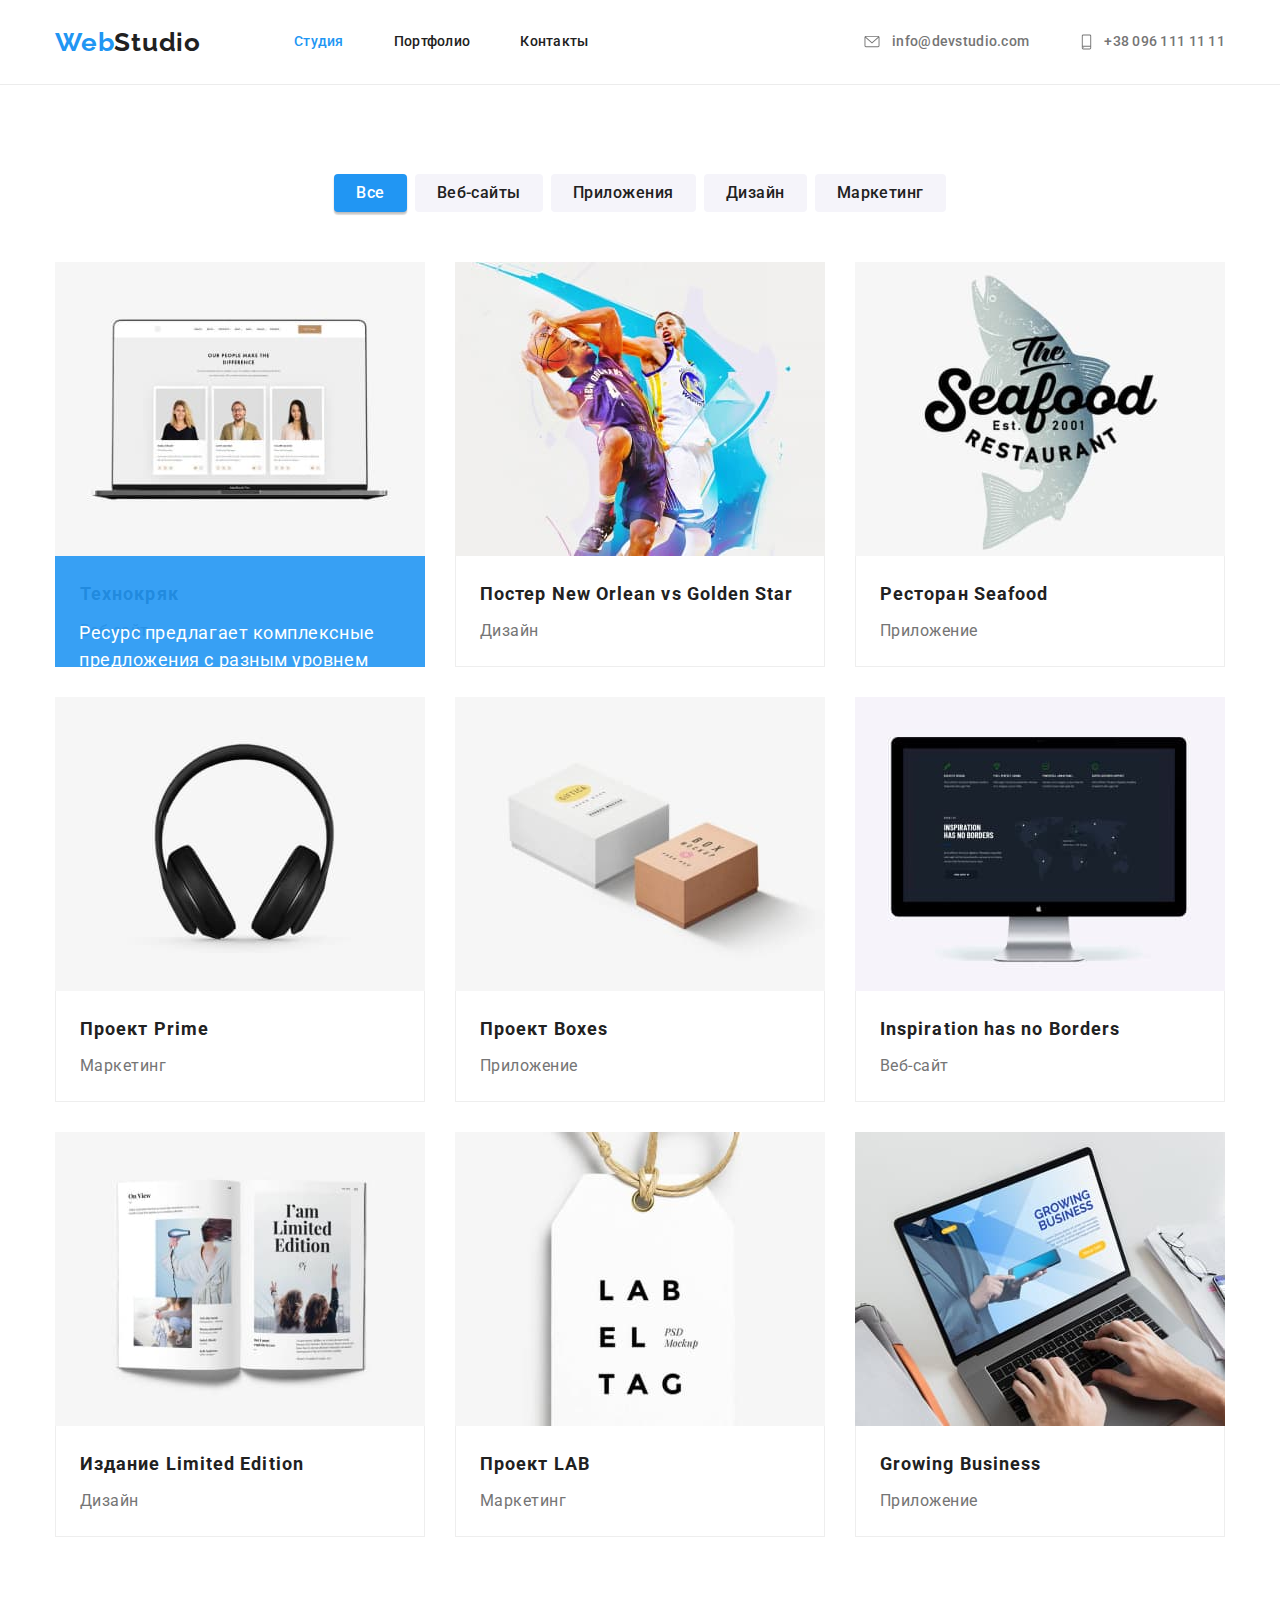
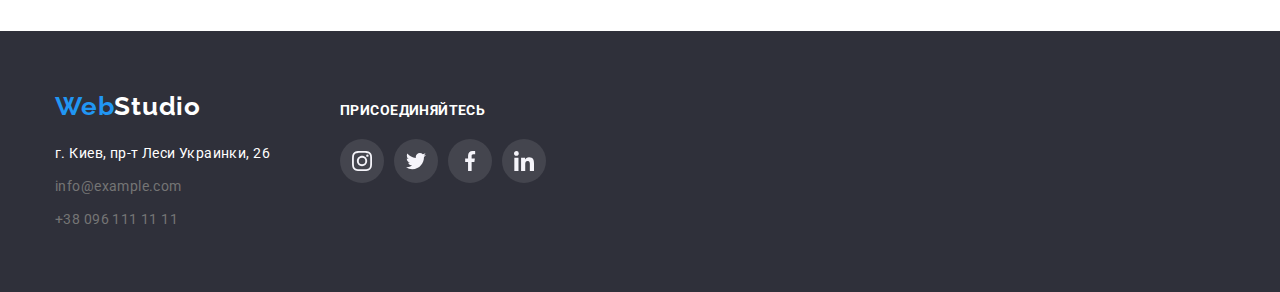
==== commit 6482c291: "fix" ====
--- a/portfolio.html
+++ b/portfolio.html
@@ -29,10 +29,12 @@
 					<!--разделы меню /  -->
 					<ul class="header-menu list">
 						<li class="header-menu-item item">
-							<a href="./index.html" class="header-menu-link link">Студия</a>
+							<a href="./index.html" class="header-menu-link curent link"
+								>Студия</a
+							>
 						</li>
 						<li class="header-menu-item item">
-							<a href="./portfolio.html" class="header-menu-link curent link"
+							<a href="./portfolio.html" class="header-menu-link link"
 								>Портфолио</a
 							>
 						</li>
@@ -49,10 +51,10 @@
 							<svg
 								class="contacts-icon envelope"
 								aria-hidden="true"
-								width="16px"
-								height="12px"
-							>
-								<use href="./images/symbol-new.svg#icon-envelope"></use>
+								width="20px"
+								height="15px"
+							>
+								<use href="./images/icon.svg#icon-envelope"></use>
 							</svg>
 							info@devstudio.com
 						</a>
@@ -62,10 +64,10 @@
 							<svg
 								class="contacts-icon smartphone"
 								aria-hidden="true"
-								width="10px"
-								height="16px"
-							>
-								<use href="./images/symbol-new.svg#icon-smartphone"></use></svg
+								width="15px"
+								height="20px"
+							>
+								<use href="./images/icon.svg#icon-smartphone"></use></svg
 							>+38 096 111 11 11</a
 						>
 					</li>
@@ -97,15 +99,24 @@
 					<!-- карточки портфолио -->
 					<ul class="portfolio-list list">
 						<li class="portfolio-item">
-							<img
-								src="./images/portfolio/img.jpeg"
-								alt="веб-сайт"
-								width="370"
-								height="294"
-							/>
+							<div class="animation">
+								<img
+									src="./images/portfolio/img.jpeg"
+									alt="веб-сайт"
+									width="370"
+									height="294"
+								/>
+							</div>
 							<div class="border">
 								<h2 class="portfolio-title">Технокряк</h2>
 								<p class="portfolio-text">Веб-сайт</p>
+							</div>
+							<div class="portfolio-overlay">
+								<p class="hover-text">
+									Ресурс предлагает комплексные предложения с разным уровнем
+									функционала и сервисов. Все это позволит посетителю получить
+									исчерпывающие сведения о компании или частном лице.
+								</p>
 							</div>
 						</li>
 						<li class="portfolio-item">
@@ -220,31 +231,31 @@
 						<li class="join-item">
 							<a href="#" class="join-link">
 								<svg class="join-icon" width="20px" height="20px">
-									<use href="./images/symbol-new.svg#icon-instagram"></use>
-								</svg>
-							</a>
-						</li>
-
-						<li class="join-item">
-							<a href="#" class="join-link">
-								<svg class="join-icon" width="20px" height="20px">
-									<use href="./images/symbol-new.svg#icon-twitter"></use>
-								</svg>
-							</a>
-						</li>
-
-						<li class="join-item">
-							<a href="#" class="join-link">
-								<svg class="join-icon" width="20px" height="20px">
-									<use href="./images/symbol-new.svg#icon-facebook"></use>
-								</svg>
-							</a>
-						</li>
-
-						<li class="join-item">
-							<a href="#" class="join-link">
-								<svg class="join-icon" width="20px" height="20px">
-									<use href="./images/symbol-new.svg#icon-linkedin"></use>
+									<use href="./images/icon.svg#icon-instagram"></use>
+								</svg>
+							</a>
+						</li>
+
+						<li class="join-item">
+							<a href="#" class="join-link">
+								<svg class="join-icon" width="20px" height="20px">
+									<use href="./images/icon.svg#icon-twitter"></use>
+								</svg>
+							</a>
+						</li>
+
+						<li class="join-item">
+							<a href="#" class="join-link">
+								<svg class="join-icon" width="20px" height="20px">
+									<use href="./images/icon.svg#icon-facebook"></use>
+								</svg>
+							</a>
+						</li>
+
+						<li class="join-item">
+							<a href="#" class="join-link">
+								<svg class="join-icon" width="20px" height="20px">
+									<use href="./images/icon.svg#icon-linkedin"></use>
 								</svg>
 							</a>
 						</li>
--- a/css/styles.css
+++ b/css/styles.css
@@ -12,6 +12,10 @@
 	font-family: "Roboto", sans-serif;
 }
 
+main {
+	margin-top: 80px; /* Отступ сверху */
+	display: block; /* Для IE */
+}
 /* font-family: 'Raleway',
 sans-serif;
 
@@ -67,6 +71,12 @@
 /* Header  */
 .header {
 	border-bottom: 1px solid #ececec;
+	position: fixed;
+	z-index: 1;
+	top: 0;
+	left: 0;
+	width: 100%;
+	background-color: #fff;
 }
 .header-main {
 	display: flex;
@@ -314,12 +324,43 @@
 	display: flex;
 	flex-wrap: wrap;
 	/* margin-top: 50px; */
+	position: relative;
 }
 
 .wwd-item:not(:last-child) {
 	margin-right: 30px;
 }
-
+/* .wwd-item::before {
+	position: absolute;
+	content: "";
+	background: rgba(47, 48, 58, 0.8);
+
+	width: 370px;
+	height: 70px;
+	top: 224px;
+} */
+.wwd-subtitle {
+	font-weight: 700;
+	font-size: 14px;
+	line-height: 16px;
+	text-align: center;
+	letter-spacing: 0.03em;
+	text-transform: uppercase;
+
+	color: #ffffff;
+}
+
+.text-box {
+	position: absolute;
+	display: flex;
+	background: rgba(47, 48, 58, 0.8);
+
+	width: 370px;
+	height: 70px;
+	align-items: center;
+	justify-content: center;
+	bottom: 0;
+}
 /* Team */
 
 .team {
@@ -579,8 +620,13 @@
 
 	background: #ffffff;
 	cursor: pointer;
-}
-
+
+	position: relative;
+	overflow: hidden;
+}
+
+.animation {
+}
 .portfolio-item:hover {
 	box-shadow: 0px 1px 1px rgba(0, 0, 0, 0.12), 0px 4px 4px rgba(0, 0, 0, 0.06),
 		1px 4px 6px rgba(0, 0, 0, 0.16);
@@ -611,3 +657,36 @@
 
 	margin-top: 4px;
 }
+
+.portfolio-overlay {
+	position: absolute;
+	top: 0;
+	bottom: 0;
+	width: 100%;
+	height: 294px;
+	background: rgba(33, 150, 243, 0.9);
+
+	transform: translatey(100%);
+	transition: transform 250ms ease;
+}
+
+.portfolio-item:hover .portfolio-overlay {
+	transform: translatey(0);
+}
+.overlay > p {
+	color: #fff;
+	padding: 10px;
+	margin: 0;
+	font-size: 18px;
+}
+.hover-text {
+	font-size: 18px;
+	line-height: 1.5;
+	/* or 156% */
+
+	letter-spacing: 0.03em;
+
+	color: #ffffff;
+
+	padding: 63px 24px;
+}
--- a/css/styles.css
+++ b/css/styles.css
@@ -12,6 +12,10 @@
 	font-family: "Roboto", sans-serif;
 }
 
+main {
+	margin-top: 80px; /* Отступ сверху */
+	display: block; /* Для IE */
+}
 /* font-family: 'Raleway',
 sans-serif;
 
@@ -67,6 +71,12 @@
 /* Header  */
 .header {
 	border-bottom: 1px solid #ececec;
+	position: fixed;
+	z-index: 1;
+	top: 0;
+	left: 0;
+	width: 100%;
+	background-color: #fff;
 }
 .header-main {
 	display: flex;
@@ -314,12 +324,43 @@
 	display: flex;
 	flex-wrap: wrap;
 	/* margin-top: 50px; */
+	position: relative;
 }
 
 .wwd-item:not(:last-child) {
 	margin-right: 30px;
 }
-
+/* .wwd-item::before {
+	position: absolute;
+	content: "";
+	background: rgba(47, 48, 58, 0.8);
+
+	width: 370px;
+	height: 70px;
+	top: 224px;
+} */
+.wwd-subtitle {
+	font-weight: 700;
+	font-size: 14px;
+	line-height: 16px;
+	text-align: center;
+	letter-spacing: 0.03em;
+	text-transform: uppercase;
+
+	color: #ffffff;
+}
+
+.text-box {
+	position: absolute;
+	display: flex;
+	background: rgba(47, 48, 58, 0.8);
+
+	width: 370px;
+	height: 70px;
+	align-items: center;
+	justify-content: center;
+	bottom: 0;
+}
 /* Team */
 
 .team {
@@ -579,8 +620,13 @@
 
 	background: #ffffff;
 	cursor: pointer;
-}
-
+
+	position: relative;
+	overflow: hidden;
+}
+
+.animation {
+}
 .portfolio-item:hover {
 	box-shadow: 0px 1px 1px rgba(0, 0, 0, 0.12), 0px 4px 4px rgba(0, 0, 0, 0.06),
 		1px 4px 6px rgba(0, 0, 0, 0.16);
@@ -611,3 +657,36 @@
 
 	margin-top: 4px;
 }
+
+.portfolio-overlay {
+	position: absolute;
+	top: 0;
+	bottom: 0;
+	width: 100%;
+	height: 294px;
+	background: rgba(33, 150, 243, 0.9);
+
+	transform: translatey(100%);
+	transition: transform 250ms ease;
+}
+
+.portfolio-item:hover .portfolio-overlay {
+	transform: translatey(0);
+}
+.overlay > p {
+	color: #fff;
+	padding: 10px;
+	margin: 0;
+	font-size: 18px;
+}
+.hover-text {
+	font-size: 18px;
+	line-height: 1.5;
+	/* or 156% */
+
+	letter-spacing: 0.03em;
+
+	color: #ffffff;
+
+	padding: 63px 24px;
+}
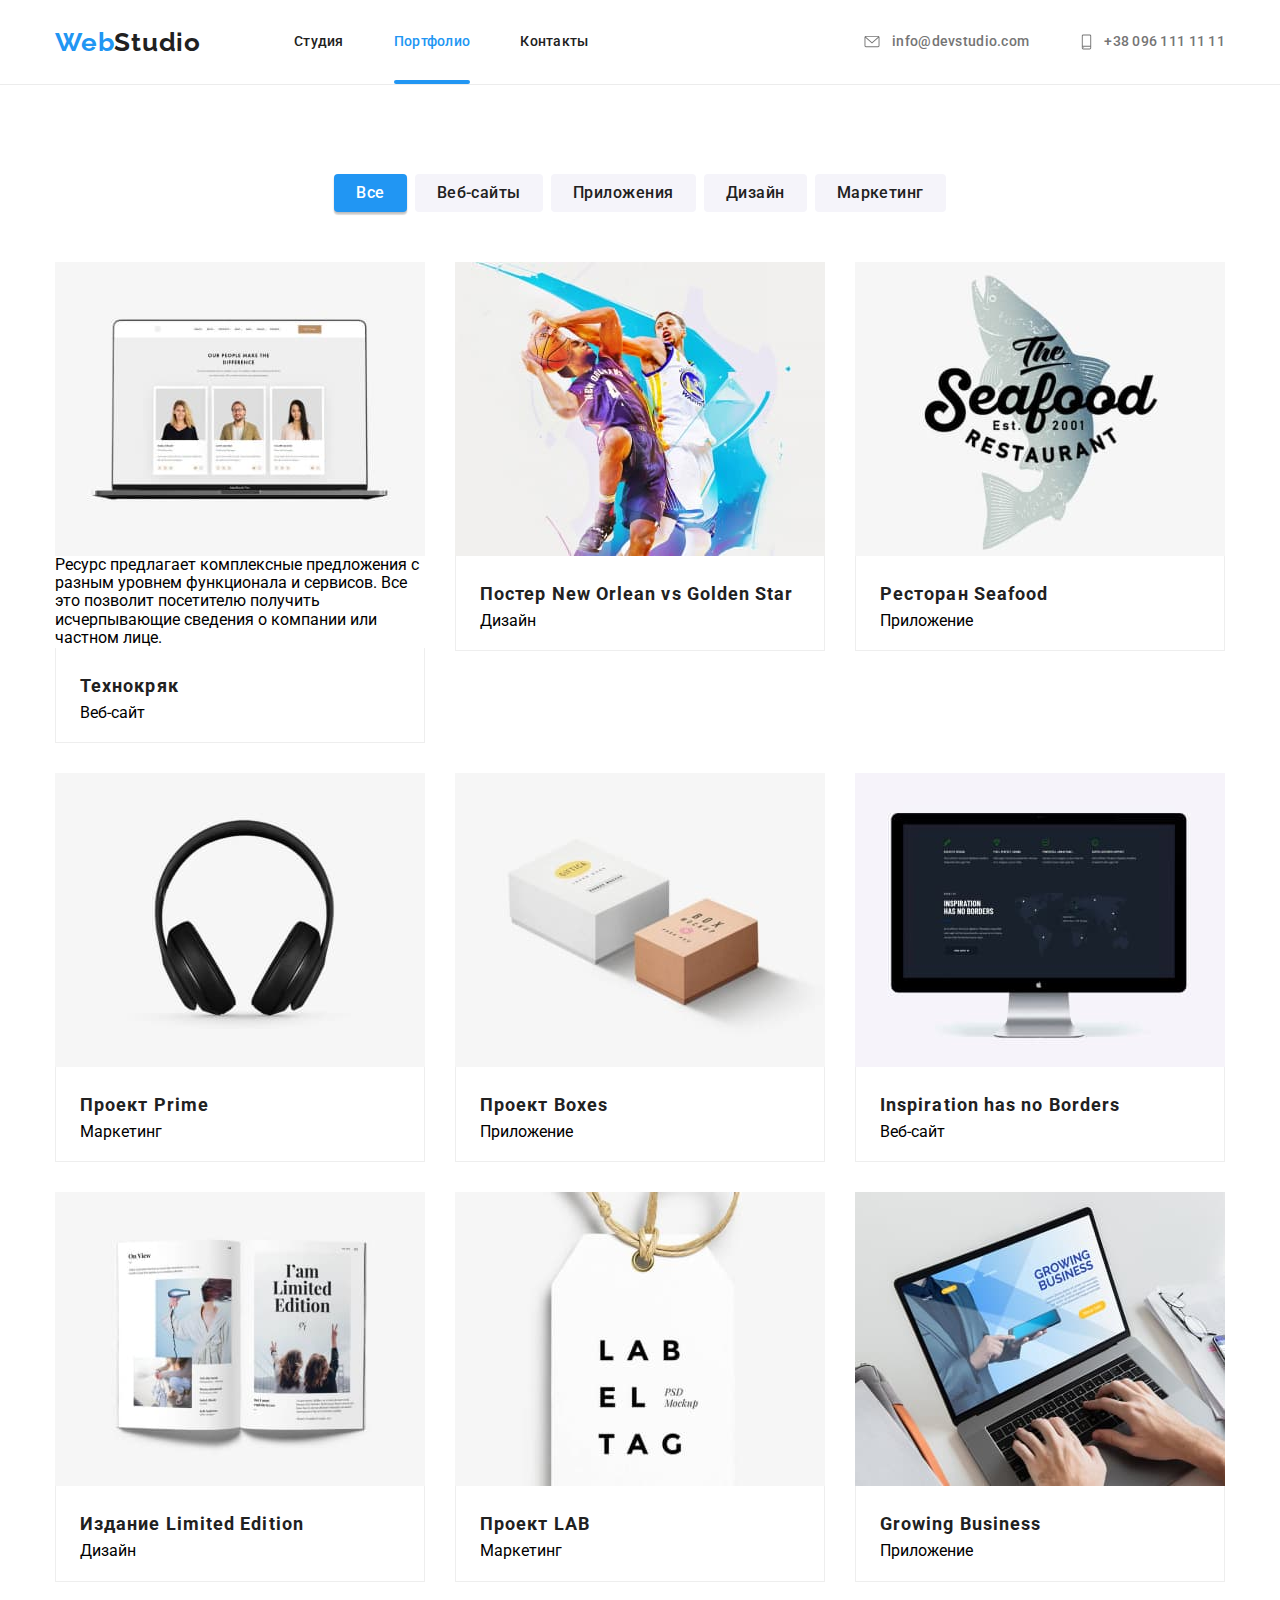
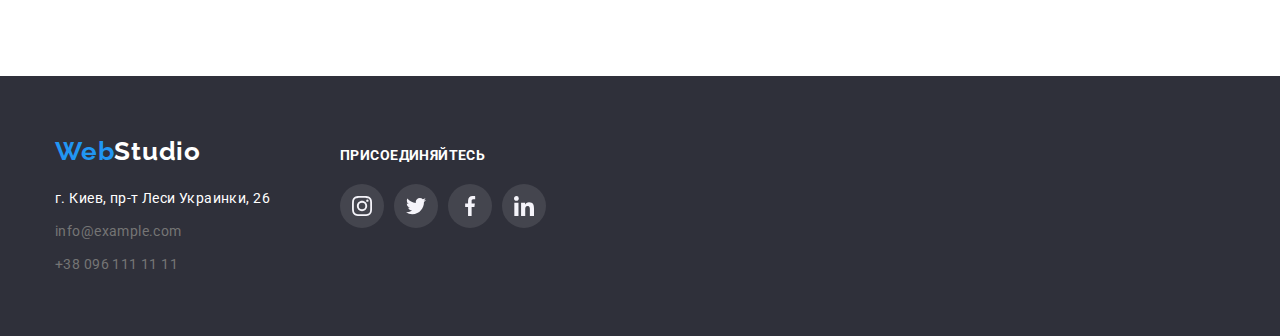
==== commit dbc99816: "ew" ====
--- a/portfolio.html
+++ b/portfolio.html
@@ -29,12 +29,10 @@
 					<!--разделы меню /  -->
 					<ul class="header-menu list">
 						<li class="header-menu-item item">
-							<a href="./index.html" class="header-menu-link curent link"
-								>Студия</a
-							>
+							<a href="./index.html" class="header-menu-link link">Студия</a>
 						</li>
 						<li class="header-menu-item item">
-							<a href="./portfolio.html" class="header-menu-link link"
+							<a href="./portfolio.html" class="header-menu-link link curent"
 								>Портфолио</a
 							>
 						</li>
@@ -99,24 +97,22 @@
 					<!-- карточки портфолио -->
 					<ul class="portfolio-list list">
 						<li class="portfolio-item">
-							<div class="animation">
+							<div class="portfolio-item-wrapp">
 								<img
 									src="./images/portfolio/img.jpeg"
 									alt="веб-сайт"
 									width="370"
 									height="294"
 								/>
-							</div>
-							<div class="border">
-								<h2 class="portfolio-title">Технокряк</h2>
-								<p class="portfolio-text">Веб-сайт</p>
-							</div>
-							<div class="portfolio-overlay">
-								<p class="hover-text">
+								<p class="portfolio-hover-text">
 									Ресурс предлагает комплексные предложения с разным уровнем
 									функционала и сервисов. Все это позволит посетителю получить
 									исчерпывающие сведения о компании или частном лице.
 								</p>
+							
+							<div class="border">
+								<h2 class="portfolio-title">Технокряк</h2>
+								<p class="portfolio-text">Веб-сайт</p>
 							</div>
 						</li>
 						<li class="portfolio-item">
--- a/css/styles.css
+++ b/css/styles.css
@@ -190,6 +190,26 @@
 	fill: var(--accent-color);
 }
 
+/* подчеркивание раздела меню */
+
+.header-menu-item {
+	position: relative;
+}
+.header-menu-link::after {
+	content: "";
+	position: absolute;
+	bottom: -2px;
+	left: 0px;
+	right: 0px;
+	width: 100%;
+	height: 4px;
+	background: #2196f3;
+	opacity: 0;
+	border-radius: 2px;
+}
+.header-menu-link.curent::after {
+	opacity: 1;
+}
 /* Hero section  */
 .hero {
 	padding: 200px 0;
@@ -625,8 +645,6 @@
 	overflow: hidden;
 }
 
-.animation {
-}
 .portfolio-item:hover {
 	box-shadow: 0px 1px 1px rgba(0, 0, 0, 0.12), 0px 4px 4px rgba(0, 0, 0, 0.06),
 		1px 4px 6px rgba(0, 0, 0, 0.16);
@@ -648,45 +666,38 @@
 	color: #212121;
 }
 
-.portfolio-text {
-	font-size: 16px;
-	line-height: 1.88;
-
-	letter-spacing: 0.03em;
-	color: #757575;
-
-	margin-top: 4px;
-}
-
-.portfolio-overlay {
+/* АНИМАЦИя */
+.box {
+	position: relative;
+	width: 300px;
+	height: 300px;
+	margin-left: auto;
+	margin-right: auto;
+	background-color: #bdbdbd;
+	box-shadow: 0px 2px 1px -1px rgba(0, 0, 0, 0.2),
+		0px 1px 1px 0px rgba(0, 0, 0, 0.14), 0px 1px 3px 0px rgba(0, 0, 0, 0.12);
+
+	overflow: hidden;
+}
+.box:hover .overlay {
+	transform: translatex(0);
+}
+
+.overlay {
 	position: absolute;
 	top: 0;
-	bottom: 0;
+	left: 0;
 	width: 100%;
-	height: 294px;
-	background: rgba(33, 150, 243, 0.9);
-
-	transform: translatey(100%);
+	height: 100%;
+	background-color: #3f51b5;
+
+	transform: translatex(-100%);
 	transition: transform 250ms ease;
 }
 
-.portfolio-item:hover .portfolio-overlay {
-	transform: translatey(0);
-}
 .overlay > p {
 	color: #fff;
 	padding: 10px;
 	margin: 0;
 	font-size: 18px;
 }
-.hover-text {
-	font-size: 18px;
-	line-height: 1.5;
-	/* or 156% */
-
-	letter-spacing: 0.03em;
-
-	color: #ffffff;
-
-	padding: 63px 24px;
-}
--- a/css/styles.css
+++ b/css/styles.css
@@ -190,6 +190,26 @@
 	fill: var(--accent-color);
 }
 
+/* подчеркивание раздела меню */
+
+.header-menu-item {
+	position: relative;
+}
+.header-menu-link::after {
+	content: "";
+	position: absolute;
+	bottom: -2px;
+	left: 0px;
+	right: 0px;
+	width: 100%;
+	height: 4px;
+	background: #2196f3;
+	opacity: 0;
+	border-radius: 2px;
+}
+.header-menu-link.curent::after {
+	opacity: 1;
+}
 /* Hero section  */
 .hero {
 	padding: 200px 0;
@@ -625,8 +645,6 @@
 	overflow: hidden;
 }
 
-.animation {
-}
 .portfolio-item:hover {
 	box-shadow: 0px 1px 1px rgba(0, 0, 0, 0.12), 0px 4px 4px rgba(0, 0, 0, 0.06),
 		1px 4px 6px rgba(0, 0, 0, 0.16);
@@ -648,45 +666,38 @@
 	color: #212121;
 }
 
-.portfolio-text {
-	font-size: 16px;
-	line-height: 1.88;
-
-	letter-spacing: 0.03em;
-	color: #757575;
-
-	margin-top: 4px;
-}
-
-.portfolio-overlay {
+/* АНИМАЦИя */
+.box {
+	position: relative;
+	width: 300px;
+	height: 300px;
+	margin-left: auto;
+	margin-right: auto;
+	background-color: #bdbdbd;
+	box-shadow: 0px 2px 1px -1px rgba(0, 0, 0, 0.2),
+		0px 1px 1px 0px rgba(0, 0, 0, 0.14), 0px 1px 3px 0px rgba(0, 0, 0, 0.12);
+
+	overflow: hidden;
+}
+.box:hover .overlay {
+	transform: translatex(0);
+}
+
+.overlay {
 	position: absolute;
 	top: 0;
-	bottom: 0;
+	left: 0;
 	width: 100%;
-	height: 294px;
-	background: rgba(33, 150, 243, 0.9);
-
-	transform: translatey(100%);
+	height: 100%;
+	background-color: #3f51b5;
+
+	transform: translatex(-100%);
 	transition: transform 250ms ease;
 }
 
-.portfolio-item:hover .portfolio-overlay {
-	transform: translatey(0);
-}
 .overlay > p {
 	color: #fff;
 	padding: 10px;
 	margin: 0;
 	font-size: 18px;
 }
-.hover-text {
-	font-size: 18px;
-	line-height: 1.5;
-	/* or 156% */
-
-	letter-spacing: 0.03em;
-
-	color: #ffffff;
-
-	padding: 63px 24px;
-}
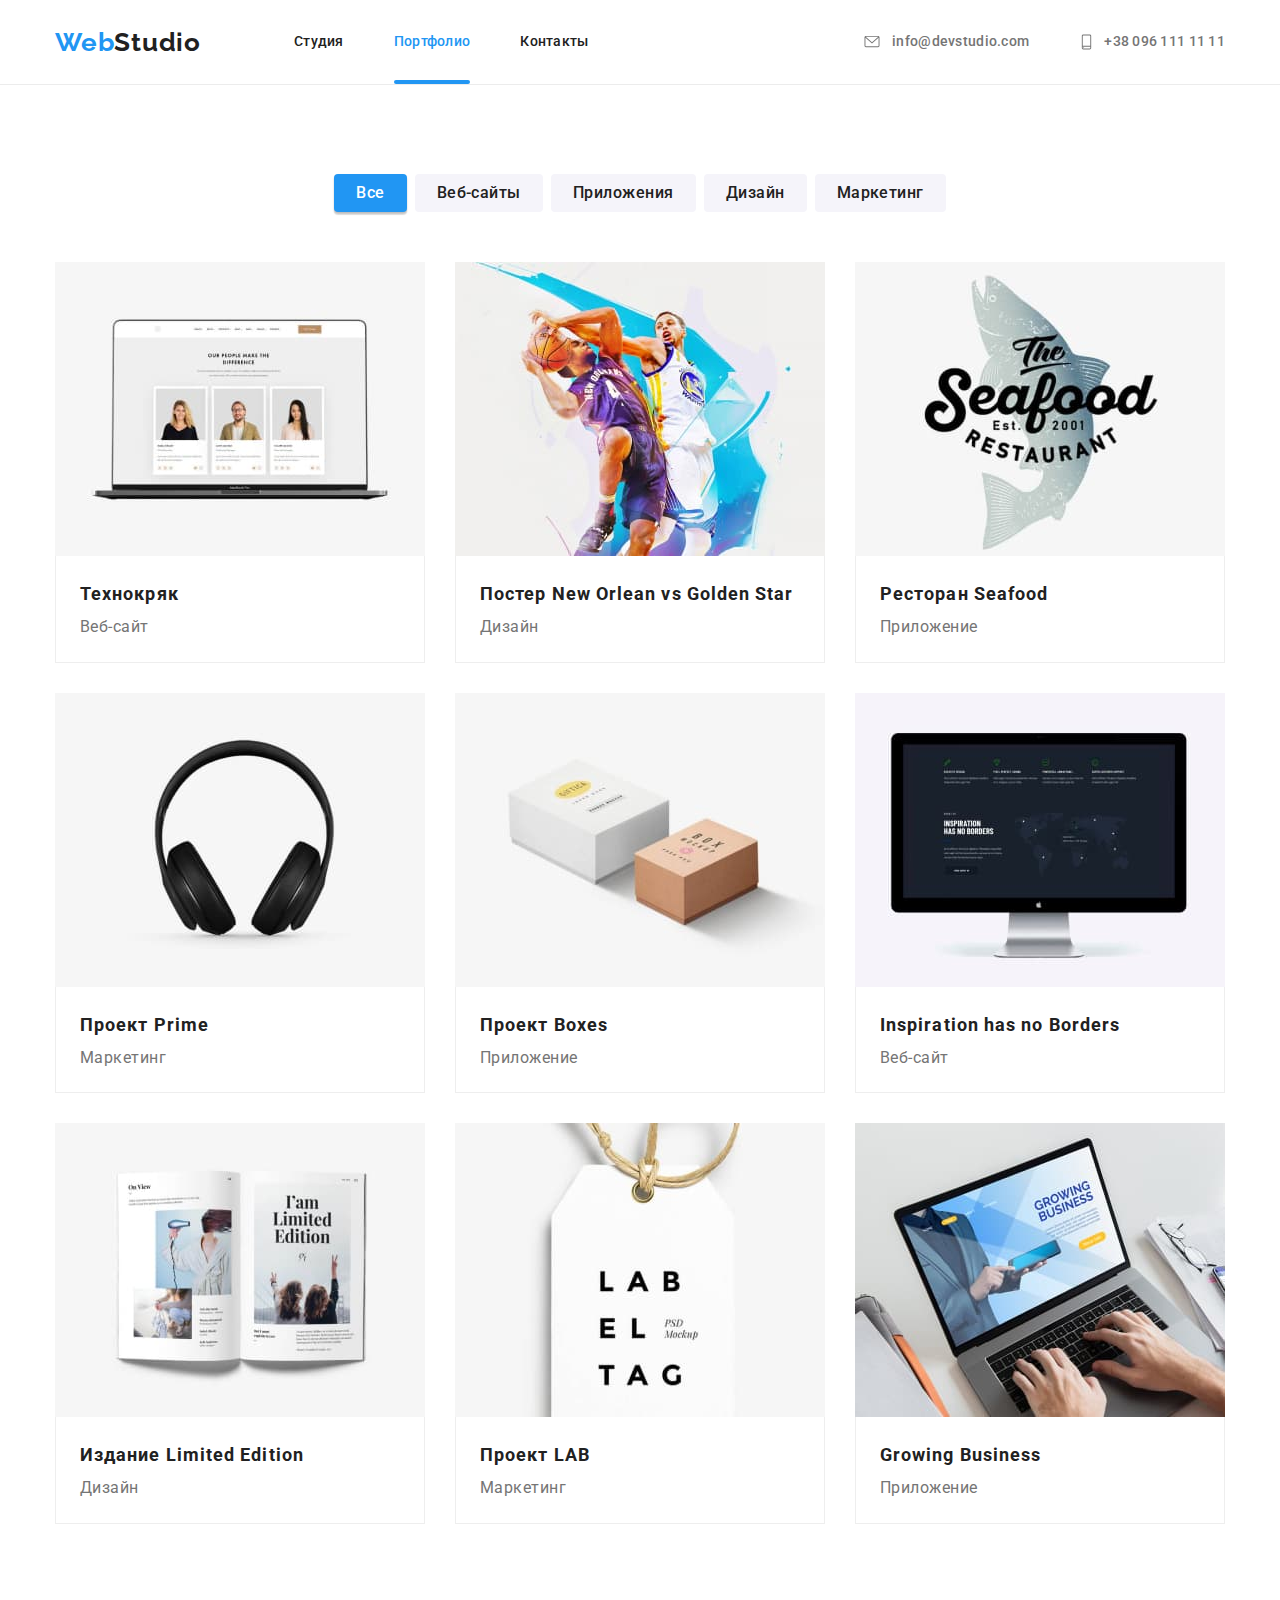
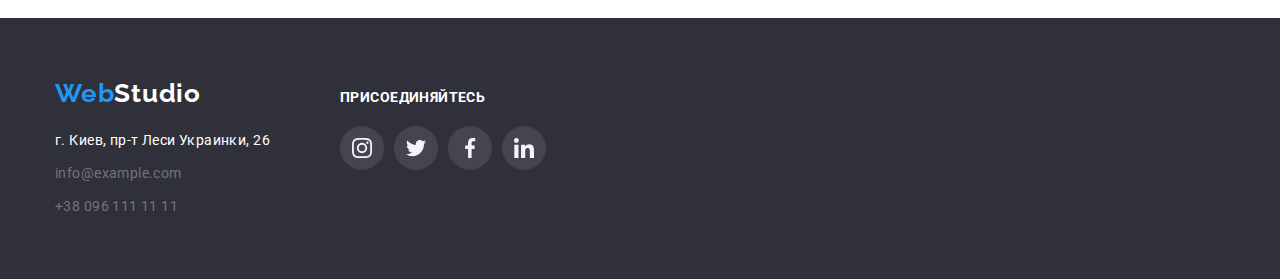
==== commit 239e2f4a: "анимация портфолио" ====
--- a/portfolio.html
+++ b/portfolio.html
@@ -97,23 +97,26 @@
 					<!-- карточки портфолио -->
 					<ul class="portfolio-list list">
 						<li class="portfolio-item">
-							<div class="portfolio-item-wrapp">
-								<img
-									src="./images/portfolio/img.jpeg"
-									alt="веб-сайт"
-									width="370"
-									height="294"
-								/>
-								<p class="portfolio-hover-text">
-									Ресурс предлагает комплексные предложения с разным уровнем
-									функционала и сервисов. Все это позволит посетителю получить
-									исчерпывающие сведения о компании или частном лице.
-								</p>
-							
-							<div class="border">
-								<h2 class="portfolio-title">Технокряк</h2>
-								<p class="portfolio-text">Веб-сайт</p>
-							</div>
+							<a href="" class="portfolio-item-link">
+								<div class="portfolio-item-wrapp">
+									<img
+										src="./images/portfolio/img.jpeg"
+										alt="веб-сайт"
+										width="370"
+										height="294"
+									/>
+									<p class="portfolio-hover-text">
+										Ресурс предлагает комплексные предложения с разным уровнем
+										функционала и сервисов. Все это позволит посетителю получить
+										исчерпывающие сведения о компании или частном лице.
+									</p>
+								</div>
+
+								<div class="border">
+									<h2 class="portfolio-title">Технокряк</h2>
+									<p class="portfolio-text">Веб-сайт</p>
+								</div>
+							</a>
 						</li>
 						<li class="portfolio-item">
 							<img
--- a/css/styles.css
+++ b/css/styles.css
@@ -666,38 +666,50 @@
 	color: #212121;
 }
 
+.portfolio-text {
+	font-size: 16px;
+	line-height: 1.87;
+	letter-spacing: 0.03em;
+	color: var(--text-color);
+}
+
 /* АНИМАЦИя */
-.box {
+
+.portfolio-item-wrapp {
 	position: relative;
-	width: 300px;
-	height: 300px;
-	margin-left: auto;
-	margin-right: auto;
-	background-color: #bdbdbd;
-	box-shadow: 0px 2px 1px -1px rgba(0, 0, 0, 0.2),
-		0px 1px 1px 0px rgba(0, 0, 0, 0.14), 0px 1px 3px 0px rgba(0, 0, 0, 0.12);
-
 	overflow: hidden;
 }
-.box:hover .overlay {
-	transform: translatex(0);
-}
-
-.overlay {
+.portfolio-hover-text {
 	position: absolute;
-	top: 0;
-	left: 0;
+	top: 0px;
+	left: 0px;
 	width: 100%;
 	height: 100%;
-	background-color: #3f51b5;
-
-	transform: translatex(-100%);
-	transition: transform 250ms ease;
-}
-
-.overlay > p {
-	color: #fff;
-	padding: 10px;
-	margin: 0;
+	overflow: auto;
+	background: rgba(33, 150, 243, 0.9);
+	padding: 24px;
 	font-size: 18px;
-}
+	line-height: 1.5;
+	letter-spacing: 0.03em;
+	color: var(--primary-background-color);
+	display: flex;
+	align-items: center;
+	transition: transform 250ms cubic-bezier(0.4, 0, 0.2, 1);
+	transform: translateY(100%);
+}
+
+.portfolio-item-link {
+	display: block;
+	width: 100%;
+	transition: box-shadow 250ms cubic-bezier(0.4, 0, 0.2, 1);
+	text-decoration: none;
+}
+.portfolio-item-link:hover,
+.portfolio-item-link:focus {
+	box-shadow: 0px 1px 1px rgba(0, 0, 0, 0.12), 0px 4px 4px rgba(0, 0, 0, 0.06),
+		1px 4px 6px rgba(0, 0, 0, 0.16);
+}
+.portfolio-item-link:hover .portfolio-hover-text,
+.portfolio-item-link:focus .portfolio-hover-text {
+	transform: translateY(0px);
+}
--- a/css/styles.css
+++ b/css/styles.css
@@ -666,38 +666,50 @@
 	color: #212121;
 }
 
+.portfolio-text {
+	font-size: 16px;
+	line-height: 1.87;
+	letter-spacing: 0.03em;
+	color: var(--text-color);
+}
+
 /* АНИМАЦИя */
-.box {
+
+.portfolio-item-wrapp {
 	position: relative;
-	width: 300px;
-	height: 300px;
-	margin-left: auto;
-	margin-right: auto;
-	background-color: #bdbdbd;
-	box-shadow: 0px 2px 1px -1px rgba(0, 0, 0, 0.2),
-		0px 1px 1px 0px rgba(0, 0, 0, 0.14), 0px 1px 3px 0px rgba(0, 0, 0, 0.12);
-
 	overflow: hidden;
 }
-.box:hover .overlay {
-	transform: translatex(0);
-}
-
-.overlay {
+.portfolio-hover-text {
 	position: absolute;
-	top: 0;
-	left: 0;
+	top: 0px;
+	left: 0px;
 	width: 100%;
 	height: 100%;
-	background-color: #3f51b5;
-
-	transform: translatex(-100%);
-	transition: transform 250ms ease;
-}
-
-.overlay > p {
-	color: #fff;
-	padding: 10px;
-	margin: 0;
+	overflow: auto;
+	background: rgba(33, 150, 243, 0.9);
+	padding: 24px;
 	font-size: 18px;
-}
+	line-height: 1.5;
+	letter-spacing: 0.03em;
+	color: var(--primary-background-color);
+	display: flex;
+	align-items: center;
+	transition: transform 250ms cubic-bezier(0.4, 0, 0.2, 1);
+	transform: translateY(100%);
+}
+
+.portfolio-item-link {
+	display: block;
+	width: 100%;
+	transition: box-shadow 250ms cubic-bezier(0.4, 0, 0.2, 1);
+	text-decoration: none;
+}
+.portfolio-item-link:hover,
+.portfolio-item-link:focus {
+	box-shadow: 0px 1px 1px rgba(0, 0, 0, 0.12), 0px 4px 4px rgba(0, 0, 0, 0.06),
+		1px 4px 6px rgba(0, 0, 0, 0.16);
+}
+.portfolio-item-link:hover .portfolio-hover-text,
+.portfolio-item-link:focus .portfolio-hover-text {
+	transform: translateY(0px);
+}
